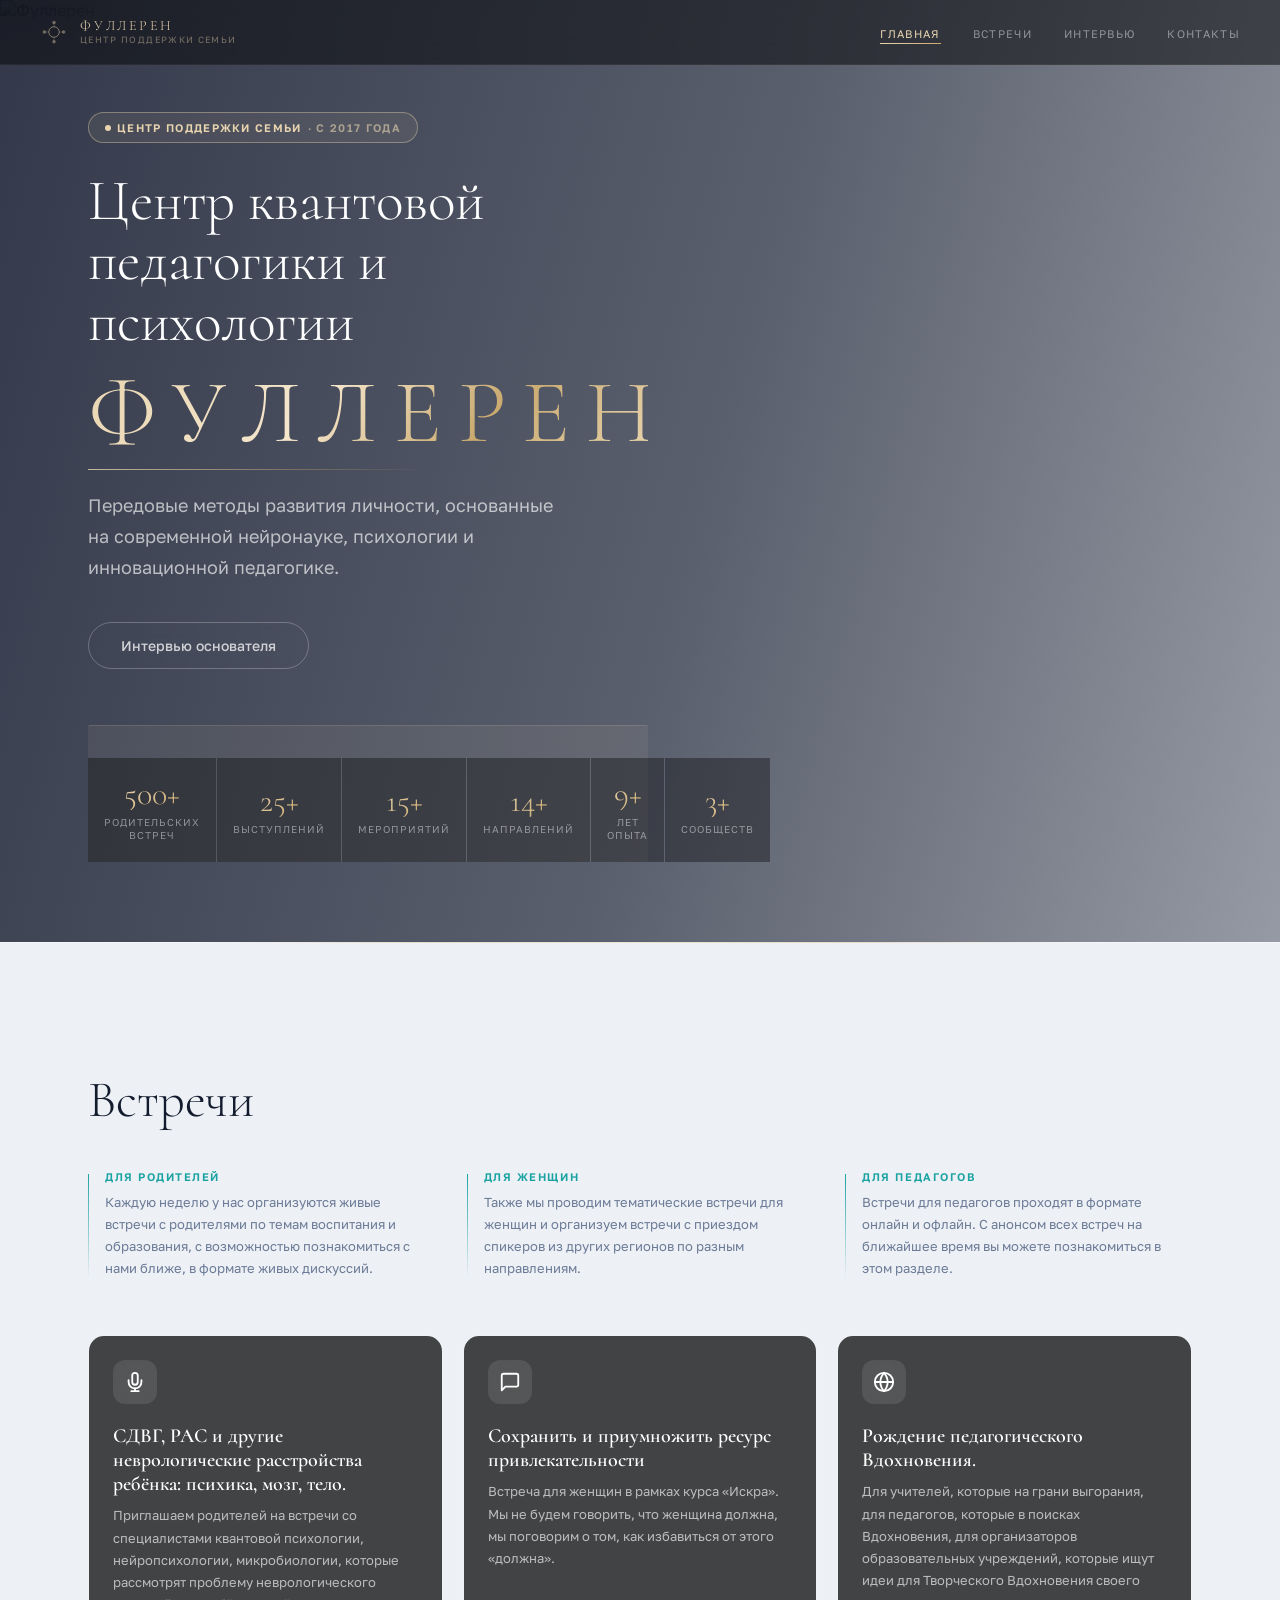
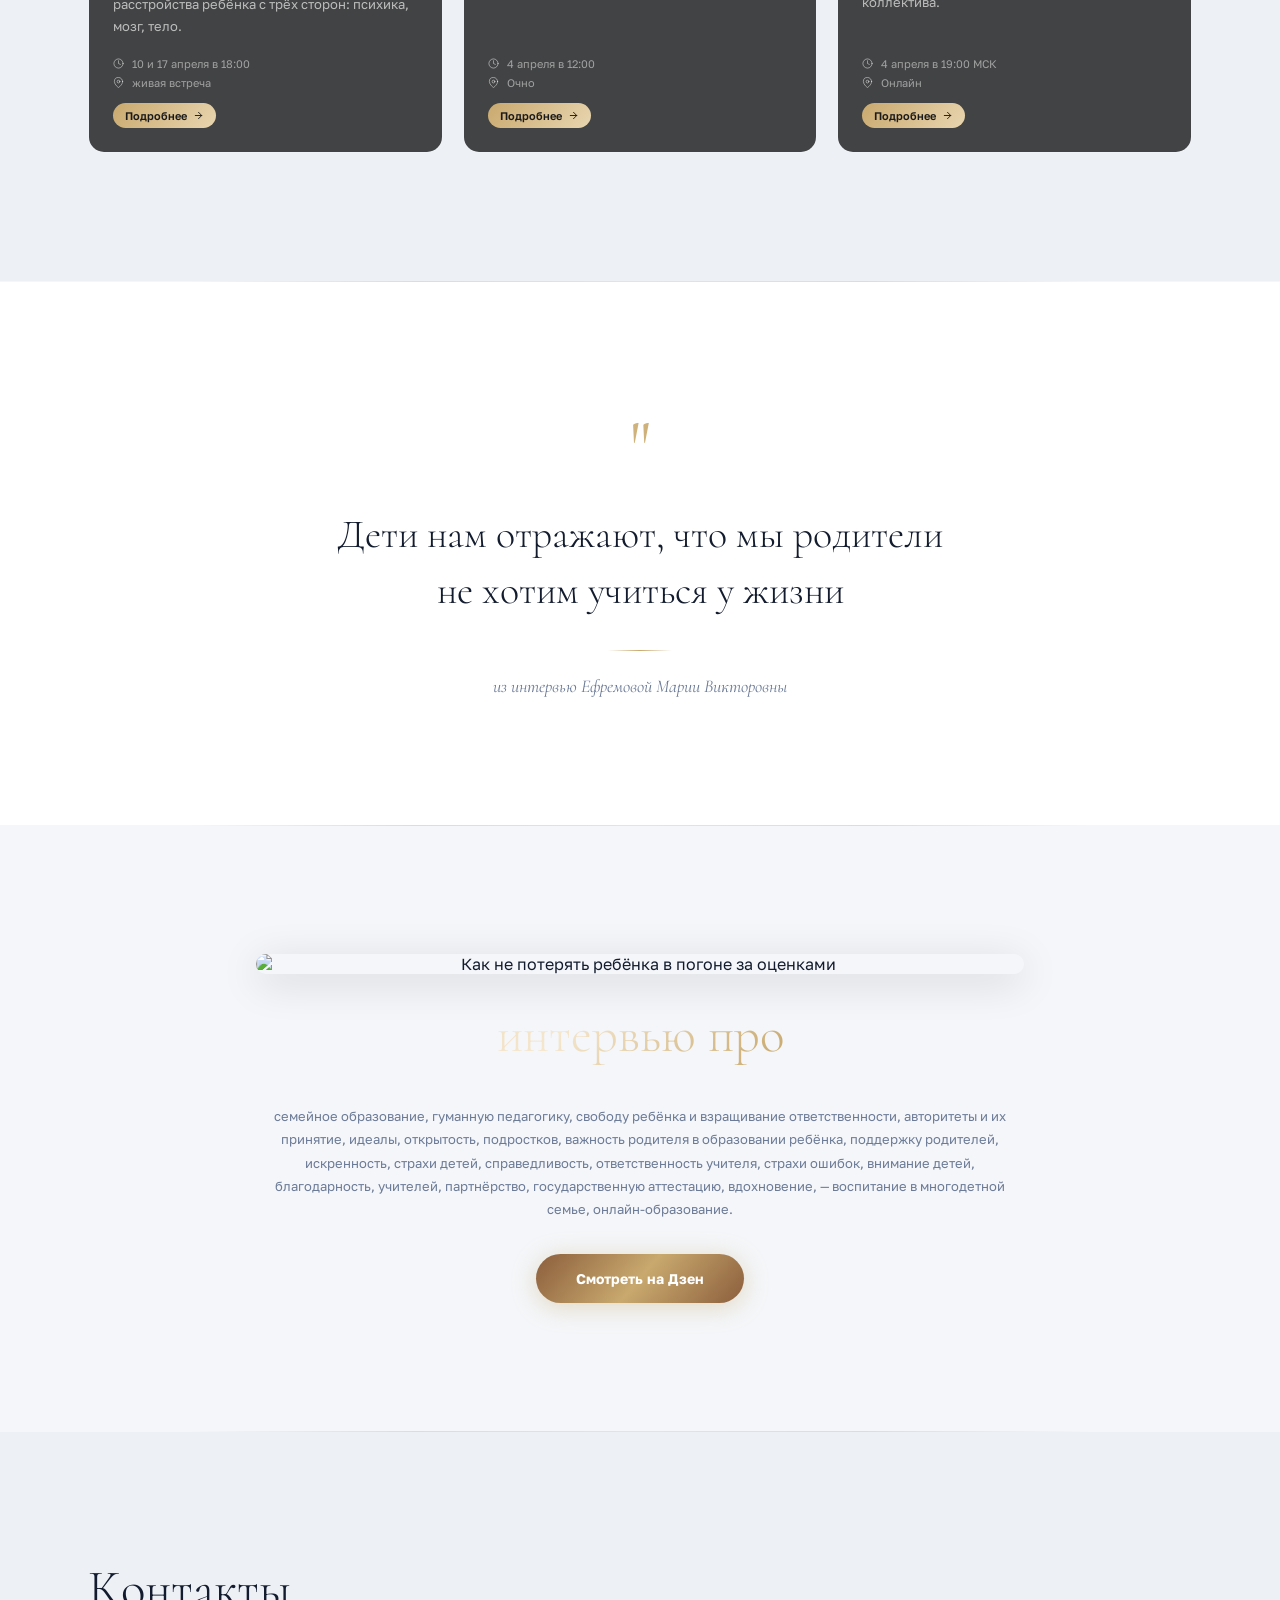
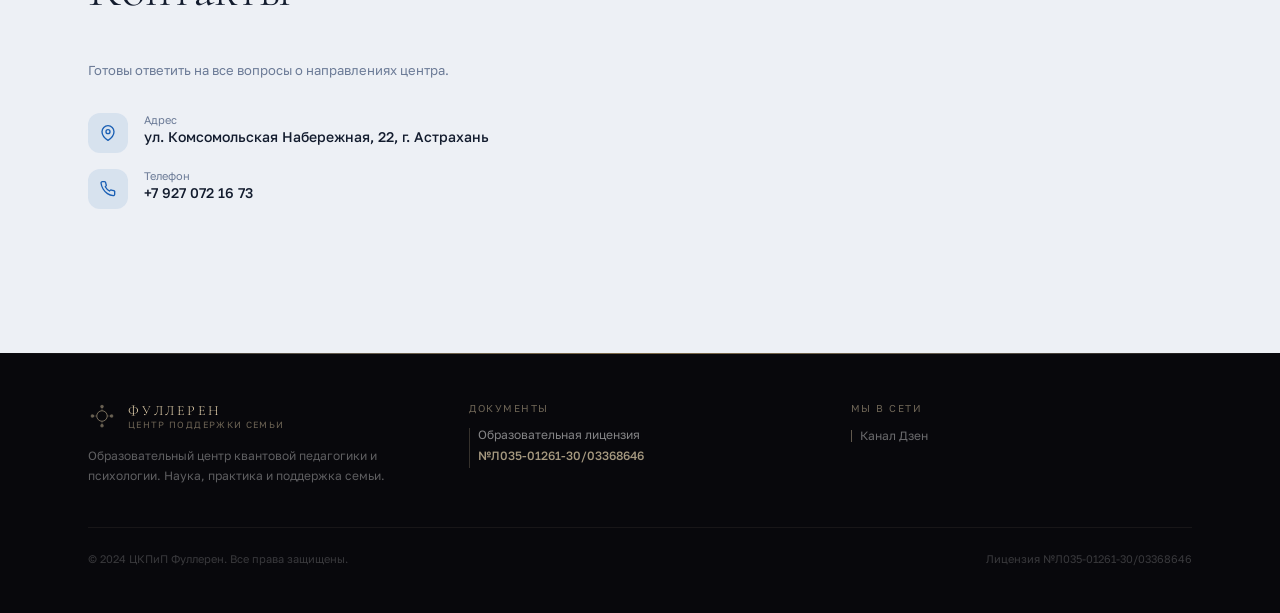
==== public/fulleren.html @ b3e8c5c1 "feat: Автономная HTML страница с встроенными стилями" ====
<!DOCTYPE html>
<html lang="ru">
<head>
  <meta charset="UTF-8"/>
  <meta name="viewport" content="width=device-width, initial-scale=1.0"/>
  <title>Фуллерен — Центр квантовой педагогики и психологии</title>
  <meta name="description" content="Центр квантовой педагогики и психологии Фуллерен — передовые методы развития личности, нейронаука и инновационная педагогика"/>
  <link rel="icon" type="image/png" href="https://cdn.poehali.dev/projects/a9a7d0f1-5306-49d9-b225-64fb5cd5fe59/bucket/69f610df-48b4-4dd5-9327-fd9f8cd5b714.png">
  <link rel="preconnect" href="https://fonts.googleapis.com">
  <link rel="preconnect" href="https://fonts.gstatic.com" crossorigin>
  <link href="https://fonts.googleapis.com/css2?family=Cormorant:ital,wght@0,300;0,400;0,500;0,600;0,700;1,300;1,400&family=Golos+Text:wght@400;500;600;700;900&display=swap" rel="stylesheet">
  <style>
    *, *::before, *::after { box-sizing: border-box; margin: 0; padding: 0; }

    :root {
      --bg: #f4f6f9;
      --fg: #131c2e;
      --muted: #6b7a96;
      --border: #d4dbe8;
      --section-alt: #edf0f5;
      --teal: #1ba3a3;
      --blue: #1a5fb4;
      --gold1: #e8d5b0;
      --gold2: #c9a96e;
      --gold3: #f5e6cc;
    }

    html { scroll-behavior: smooth; }

    body {
      font-family: "Golos Text", sans-serif;
      background: var(--bg);
      color: var(--fg);
      overflow-x: hidden;
    }

    h1, h2, h3, h4 { font-family: "Cormorant", serif; }

    .container {
      width: 100%;
      max-width: 1200px;
      margin: 0 auto;
      padding: 0 24px;
    }

    @media (min-width: 768px) {
      .container { padding: 0 48px; }
    }

    /* ── NAV ── */
    nav {
      position: fixed;
      top: 0; left: 0; right: 0;
      z-index: 50;
      display: flex;
      align-items: center;
      justify-content: space-between;
      padding: 18px 40px;
      background: rgba(10,10,14,0.55);
      backdrop-filter: blur(20px);
      border-bottom: 1px solid rgba(232,213,176,0.06);
      transition: all 0.5s ease;
    }
    nav.scrolled {
      padding: 10px 40px;
      background: rgba(10,10,14,0.96);
      border-bottom: 1px solid rgba(232,213,176,0.12);
    }

    .nav-logo { display: flex; align-items: center; gap: 12px; cursor: pointer; text-decoration: none; }
    .nav-logo svg { width: 28px; height: 28px; opacity: 0.8; }
    .nav-logo-text { line-height: 1.2; }
    .nav-logo-name {
      font-family: "Cormorant", serif;
      font-weight: 300;
      letter-spacing: 0.2em;
      text-transform: uppercase;
      font-size: 14px;
      color: rgb(232,213,176);
    }
    .nav-logo-sub {
      font-family: "Golos Text", sans-serif;
      font-size: 9px;
      letter-spacing: 0.15em;
      text-transform: uppercase;
      color: rgba(232,213,176,0.45);
    }

    .nav-links { display: none; align-items: center; gap: 32px; list-style: none; }
    @media (min-width: 768px) { .nav-links { display: flex; } }
    .nav-links a {
      font-family: "Golos Text", sans-serif;
      font-size: 11px;
      letter-spacing: 0.12em;
      text-transform: uppercase;
      color: rgba(255,255,255,0.45);
      text-decoration: none;
      position: relative;
      transition: color 0.3s;
    }
    .nav-links a:hover, .nav-links a.active { color: rgb(232,213,176); }
    .nav-links a::after {
      content: '';
      position: absolute;
      bottom: -4px; left: 0;
      height: 1px; width: 0;
      background: linear-gradient(90deg, rgb(232,213,176), rgb(201,169,110));
      transition: width 0.3s;
    }
    .nav-links a:hover::after, .nav-links a.active::after { width: 100%; }

    .nav-burger {
      display: flex;
      align-items: center;
      justify-content: center;
      background: none;
      border: none;
      cursor: pointer;
      color: rgb(232,213,176);
      padding: 4px;
    }
    @media (min-width: 768px) { .nav-burger { display: none; } }

    /* ── MOBILE MENU ── */
    .mobile-menu {
      display: none;
      position: fixed;
      inset: 0;
      z-index: 40;
      flex-direction: column;
      justify-content: center;
      padding: 0 40px;
      background: rgba(8,8,12,0.97);
      backdrop-filter: blur(24px);
    }
    .mobile-menu.open { display: flex; }
    .mobile-menu::before, .mobile-menu::after {
      content: '';
      position: absolute;
      left: 40px; right: 40px;
      height: 1px;
      background: linear-gradient(90deg, transparent, rgba(232,213,176,0.3), transparent);
    }
    .mobile-menu::before { top: 0; }
    .mobile-menu::after { bottom: 0; }
    .mobile-menu-label {
      font-family: "Cormorant", serif;
      font-weight: 300;
      letter-spacing: 0.2em;
      text-transform: uppercase;
      font-size: 12px;
      color: rgba(232,213,176,0.45);
      margin-bottom: 4px;
    }
    .mobile-menu-line { width: 32px; height: 1px; background: rgba(232,213,176,0.3); margin-bottom: 40px; }
    .mobile-menu a {
      font-family: "Cormorant", serif;
      font-size: 36px;
      font-weight: 300;
      color: rgba(255,255,255,0.65);
      text-decoration: none;
      padding: 14px 0;
      border-bottom: 1px solid rgba(232,213,176,0.08);
      transition: all 0.3s;
      display: block;
    }
    .mobile-menu a:hover { color: rgb(232,213,176); transform: translateX(8px); }

    /* ── HERO ── */
    #home {
      position: relative;
      min-height: 100vh;
      display: flex;
      align-items: center;
      overflow: hidden;
    }
    .hero-bg {
      position: absolute;
      inset: 0;
      z-index: 0;
    }
    .hero-bg img { width: 100%; height: 100%; object-fit: cover; }
    .hero-overlay {
      position: absolute;
      inset: 0;
      background: linear-gradient(105deg, rgba(8,15,35,0.82) 0%, rgba(8,15,35,0.65) 55%, rgba(8,15,35,0.4) 100%);
    }
    .hero-content {
      position: relative;
      z-index: 10;
      max-width: 560px;
      padding-top: 112px;
      padding-bottom: 80px;
    }
    .hero-badge {
      display: inline-flex;
      flex-wrap: wrap;
      align-items: center;
      gap: 6px;
      margin-bottom: 28px;
      padding: 8px 16px;
      border-radius: 999px;
      font-family: "Golos Text", sans-serif;
      font-size: 11px;
      font-weight: 600;
      letter-spacing: 0.12em;
      text-transform: uppercase;
      border: 1.5px solid rgba(232,213,176,0.4);
      color: rgb(232,213,176);
      background: rgba(232,213,176,0.08);
      animation: fadeInUp 0.7s ease forwards;
    }
    .hero-badge .dot {
      width: 6px; height: 6px;
      border-radius: 50%;
      background: rgb(232,213,176);
      display: inline-block;
    }
    .hero-h1 {
      font-family: "Cormorant", serif;
      font-weight: 300;
      line-height: 1.05;
      color: #fff;
      margin-bottom: 12px;
      font-size: clamp(2.2rem, 4.5vw, 4rem);
      animation: fadeInUp 0.7s 0.1s ease forwards;
      opacity: 0;
    }
    .hero-brand {
      display: block;
      font-family: "Cormorant", serif;
      font-weight: 300;
      letter-spacing: 0.18em;
      text-transform: uppercase;
      font-size: clamp(2.6rem, 7vw, 6rem);
      line-height: 1.1;
      background: linear-gradient(130deg, #e8d5b0 0%, #f5e6cc 40%, #c9a96e 70%, #e8d5b0 100%);
      -webkit-background-clip: text;
      -webkit-text-fill-color: transparent;
      background-clip: text;
      animation: fadeInUp 0.7s 0.15s ease forwards;
      opacity: 0;
      margin-bottom: 6px;
    }
    .hero-brand-line {
      height: 1.5px;
      max-width: 340px;
      background: linear-gradient(90deg, rgba(232,213,176,0.8) 0%, rgba(201,169,110,0.4) 60%, transparent 100%);
      margin-bottom: 20px;
    }
    .hero-desc {
      font-size: 16px;
      line-height: 1.7;
      color: rgba(255,255,255,0.65);
      max-width: 480px;
      margin-bottom: 40px;
      animation: fadeInUp 0.7s 0.2s ease forwards;
      opacity: 0;
    }
    @media (min-width: 768px) { .hero-desc { font-size: 18px; } }
    .hero-btn {
      display: inline-block;
      padding: 14px 32px;
      border-radius: 999px;
      font-family: "Golos Text", sans-serif;
      font-weight: 500;
      font-size: 14px;
      border: 1.5px solid rgba(255,255,255,0.25);
      color: rgba(255,255,255,0.75);
      backdrop-filter: blur(8px);
      background: transparent;
      cursor: pointer;
      text-decoration: none;
      transition: all 0.3s;
      animation: fadeInUp 0.7s 0.3s ease forwards;
      opacity: 0;
    }
    .hero-btn:hover { background: rgba(255,255,255,0.08); color: #fff; border-color: rgba(255,255,255,0.5); }

    /* Stats */
    .stats-grid {
      display: grid;
      grid-template-columns: repeat(3, 1fr);
      margin-top: 56px;
      padding-top: 32px;
      border-top: 1px solid rgba(232,213,176,0.15);
      background: rgba(232,213,176,0.08);
      border-radius: 2px;
      gap: 1px;
      animation: fadeInUp 0.7s 0.4s ease forwards;
      opacity: 0;
    }
    @media (min-width: 768px) { .stats-grid { grid-template-columns: repeat(6, 1fr); } }
    .stat-item {
      display: flex;
      flex-direction: column;
      align-items: center;
      justify-content: center;
      text-align: center;
      padding: 20px 16px;
      background: rgba(10,10,14,0.4);
      transition: background 0.3s;
    }
    .stat-item:hover { background: rgba(255,255,255,0.05); }
    .stat-num {
      font-family: "Cormorant", serif;
      font-size: 28px;
      font-weight: 300;
      line-height: 1;
      margin-bottom: 6px;
      background: linear-gradient(135deg, rgb(232,213,176), rgb(201,169,110));
      -webkit-background-clip: text;
      -webkit-text-fill-color: transparent;
      background-clip: text;
    }
    @media (min-width: 768px) { .stat-num { font-size: 32px; } }
    .stat-label {
      font-family: "Golos Text", sans-serif;
      font-size: 10px;
      letter-spacing: 0.1em;
      text-transform: uppercase;
      color: rgba(255,255,255,0.45);
      line-height: 1.3;
    }

    /* ── DIVIDER ── */
    .divider {
      display: flex;
      align-items: center;
      justify-content: center;
    }
    .divider-line {
      height: 1px;
      width: 100%;
      max-width: 900px;
      margin: 0 48px;
      background: linear-gradient(90deg, transparent, rgba(201,169,110,0.35), rgba(232,213,176,0.6), rgba(201,169,110,0.35), transparent);
    }

    /* ── SECTIONS ── */
    .section { padding: 80px 0; }
    @media (min-width: 768px) { .section { padding: 128px 0; } }
    .section-alt { background: var(--section-alt); }
    .section-white { background: #fff; }
    .section-bg { background: var(--bg); }

    /* ── MEETUPS ── */
    .meetups-intro { display: grid; grid-template-columns: 1fr; gap: 32px; margin-bottom: 56px; }
    @media (min-width: 768px) { .meetups-intro { grid-template-columns: repeat(3, 1fr); } }
    .meetup-intro-item { display: flex; gap: 16px; }
    .meetup-intro-line {
      width: 1px;
      flex-shrink: 0;
      margin-top: 4px;
      align-self: stretch;
      background: linear-gradient(to bottom, var(--teal), transparent);
    }
    .meetup-intro-label {
      font-family: "Golos Text", sans-serif;
      font-size: 11px;
      font-weight: 600;
      letter-spacing: 0.14em;
      text-transform: uppercase;
      color: var(--teal);
      margin-bottom: 8px;
    }
    .meetup-intro-text {
      font-family: "Golos Text", sans-serif;
      font-size: 13px;
      line-height: 1.7;
      color: var(--muted);
    }

    .cards-grid { display: grid; grid-template-columns: 1fr; gap: 20px; }
    @media (min-width: 768px) { .cards-grid { grid-template-columns: repeat(2, 1fr); } }
    @media (min-width: 1024px) { .cards-grid { grid-template-columns: repeat(3, 1fr); } }

    .meetup-card {
      position: relative;
      overflow: hidden;
      border-radius: 16px;
      border: 1.5px solid rgba(255,255,255,0.1);
      min-height: 280px;
      display: flex;
      flex-direction: column;
      padding: 24px;
      transition: all 0.35s cubic-bezier(0.25, 0.46, 0.45, 0.94);
    }
    .meetup-card:hover {
      transform: translateY(-6px);
      box-shadow: 0 18px 48px rgba(26,95,180,0.11);
    }
    .meetup-card-bg {
      position: absolute;
      inset: 0;
      background-size: cover;
      background-position: center;
      z-index: 0;
    }
    .meetup-card-overlay {
      position: absolute;
      inset: 0;
      background: rgba(0,0,0,0.72);
      z-index: 0;
    }
    .meetup-card-content { position: relative; z-index: 10; display: flex; flex-direction: column; flex: 1; }
    .card-icon {
      width: 44px; height: 44px;
      border-radius: 12px;
      display: flex; align-items: center; justify-content: center;
      background: rgba(255,255,255,0.1);
      backdrop-filter: blur(6px);
      margin-bottom: 20px;
    }
    .card-icon svg { width: 22px; height: 22px; color: #fff; fill: none; stroke: #fff; stroke-width: 2; stroke-linecap: round; stroke-linejoin: round; }
    .card-title { font-family: "Cormorant", serif; font-size: 20px; font-weight: 600; color: #fff; margin-bottom: 8px; }
    .card-desc { font-family: "Golos Text", sans-serif; font-size: 13px; line-height: 1.7; color: rgba(255,255,255,0.65); flex: 1; margin-bottom: 20px; }
    .card-meta { display: flex; flex-direction: column; gap: 6px; margin-top: auto; }
    .card-meta-row { display: flex; align-items: center; gap: 8px; }
    .card-meta-row svg { width: 11px; height: 11px; fill: none; stroke: rgba(255,255,255,0.5); stroke-width: 2; stroke-linecap: round; stroke-linejoin: round; flex-shrink: 0; }
    .card-meta-row span { font-family: "Golos Text", sans-serif; font-size: 11px; color: rgba(255,255,255,0.5); }
    .card-btn {
      display: inline-flex;
      align-items: center;
      gap: 6px;
      margin-top: 8px;
      padding: 6px 12px;
      border-radius: 999px;
      font-family: "Golos Text", sans-serif;
      font-size: 11px;
      font-weight: 600;
      background: linear-gradient(130deg, #c9a96e, #e8d5b0);
      color: #1a1a1a;
      text-decoration: none;
      transition: opacity 0.3s;
      width: fit-content;
    }
    .card-btn:hover { opacity: 0.8; }
    .card-btn svg { width: 11px; height: 11px; fill: none; stroke: #1a1a1a; stroke-width: 2; stroke-linecap: round; stroke-linejoin: round; }

    /* ── QUOTE ── */
    .quote-wrap { max-width: 640px; margin: 0 auto; text-align: center; }
    .quote-mark {
      font-family: "Cormorant", serif;
      font-size: 72px;
      line-height: 1;
      margin-bottom: 24px;
      background: linear-gradient(130deg, #e8d5b0 0%, #c9a96e 60%, #e8d5b0 100%);
      -webkit-background-clip: text;
      -webkit-text-fill-color: transparent;
      background-clip: text;
    }
    blockquote {
      font-family: "Cormorant", serif;
      font-size: clamp(24px, 4vw, 40px);
      font-weight: 300;
      line-height: 1.4;
      color: var(--fg);
      margin-bottom: 32px;
    }
    .quote-line {
      width: 64px; height: 1px;
      margin: 0 auto 24px;
      background: linear-gradient(90deg, transparent, #c9a96e, transparent);
    }
    .quote-author {
      font-family: "Cormorant", serif;
      font-style: italic;
      font-size: 18px;
      color: var(--muted);
    }

    /* ── INTERVIEW ── */
    .interview-wrap { max-width: 768px; margin: 0 auto; text-align: center; }
    .interview-img { border-radius: 16px; overflow: hidden; margin-bottom: 32px; box-shadow: 0 8px 40px rgba(0,0,0,0.15); }
    .interview-img img { width: 100%; height: auto; display: block; }
    .interview-title {
      font-family: "Cormorant", serif;
      font-weight: 300;
      font-size: clamp(2rem, 5vw, 3.5rem);
      line-height: 1.2;
      margin-bottom: 24px;
      background: linear-gradient(130deg, #e8d5b0 0%, #f5e6cc 40%, #c9a96e 70%, #e8d5b0 100%);
      -webkit-background-clip: text;
      -webkit-text-fill-color: transparent;
      background-clip: text;
    }
    .interview-desc {
      font-family: "Golos Text", sans-serif;
      font-size: 13px;
      line-height: 1.8;
      color: var(--muted);
      margin-bottom: 32px;
    }
    .dzen-btn {
      display: inline-block;
      padding: 16px 40px;
      border-radius: 999px;
      font-family: "Golos Text", sans-serif;
      font-weight: 700;
      font-size: 14px;
      background: linear-gradient(130deg, #8B5E3C 0%, #c9a96e 50%, #8B5E3C 100%);
      color: #fff;
      text-decoration: none;
      box-shadow: 0 4px 24px rgba(201,169,110,0.4);
      transition: opacity 0.3s, transform 0.3s;
    }
    .dzen-btn:hover { opacity: 0.85; transform: scale(1.04); }

    /* ── CONTACTS ── */
    .contacts-inner { max-width: 480px; }
    .section-h2 {
      font-family: "Cormorant", serif;
      font-size: clamp(2rem, 4vw, 3.2rem);
      font-weight: 300;
      line-height: 1.15;
      margin-bottom: 24px;
    }
    .section-desc {
      font-family: "Golos Text", sans-serif;
      font-size: 13px;
      line-height: 1.7;
      color: var(--muted);
      margin-bottom: 32px;
    }
    .contact-item { display: flex; align-items: flex-start; gap: 16px; margin-bottom: 16px; }
    .contact-icon {
      width: 40px; height: 40px;
      border-radius: 12px;
      display: flex; align-items: center; justify-content: center;
      flex-shrink: 0;
      background: rgba(26,95,180,0.1);
    }
    .contact-icon svg { width: 16px; height: 16px; fill: none; stroke: var(--blue); stroke-width: 2; stroke-linecap: round; stroke-linejoin: round; }
    .contact-label { font-family: "Golos Text", sans-serif; font-size: 11px; color: var(--muted); margin-bottom: 2px; }
    .contact-value { font-family: "Golos Text", sans-serif; font-size: 14px; font-weight: 500; }

    /* ── FOOTER ── */
    footer { background: rgb(8,8,12); }
    .footer-top-line {
      height: 1px;
      background: linear-gradient(90deg, transparent, rgba(232,213,176,0.4), rgba(201,169,110,0.6), rgba(232,213,176,0.4), transparent);
    }
    .footer-grid { display: grid; grid-template-columns: 1fr; gap: 40px; margin-bottom: 40px; }
    @media (min-width: 768px) { .footer-grid { grid-template-columns: repeat(3, 1fr); } }
    .footer-brand { display: flex; align-items: center; gap: 12px; margin-bottom: 16px; }
    .footer-brand svg { width: 28px; height: 28px; opacity: 0.8; }
    .footer-brand-text .name { font-family: "Cormorant", serif; font-weight: 300; letter-spacing: 0.2em; text-transform: uppercase; font-size: 14px; color: rgb(232,213,176); }
    .footer-brand-text .sub { font-size: 9px; letter-spacing: 0.15em; text-transform: uppercase; color: rgba(232,213,176,0.45); }
    .footer-body-text { font-size: 12px; line-height: 1.7; color: rgba(255,255,255,0.35); }
    .footer-col-label { font-size: 10px; letter-spacing: 0.15em; text-transform: uppercase; color: rgba(232,213,176,0.45); margin-bottom: 12px; }
    .footer-doc { display: flex; align-items: flex-start; gap: 8px; }
    .footer-doc-line { width: 1px; height: 40px; margin-top: 2px; flex-shrink: 0; background: rgba(232,213,176,0.2); }
    .footer-doc-text { font-size: 12px; color: rgba(255,255,255,0.5); line-height: 1.5; }
    .footer-doc-num { font-size: 12px; font-weight: 500; color: rgba(232,213,176,0.7); margin-top: 4px; }
    .footer-social a { display: inline-flex; align-items: center; gap: 8px; font-size: 12px; color: rgba(255,255,255,0.4); text-decoration: none; transition: color 0.3s; }
    .footer-social a:hover { color: rgb(232,213,176); }
    .footer-social-line { width: 1px; height: 12px; background: rgba(232,213,176,0.4); transition: height 0.3s; }
    .footer-social a:hover .footer-social-line { height: 20px; }
    .footer-divider { height: 1px; background: rgba(232,213,176,0.07); margin-bottom: 24px; }
    .footer-bottom { display: flex; flex-direction: column; align-items: center; gap: 8px; }
    @media (min-width: 768px) { .footer-bottom { flex-direction: row; justify-content: space-between; } }
    .footer-copy { font-size: 11px; color: rgba(255,255,255,0.2); }

    /* ── ANIMATIONS ── */
    @keyframes fadeInUp {
      from { opacity: 0; transform: translateY(28px); }
      to { opacity: 1; transform: translateY(0); }
    }

    /* Section headings */
    .section h2 {
      font-family: "Cormorant", serif;
      font-size: clamp(2rem, 4vw, 3.2rem);
      font-weight: 300;
      line-height: 1.15;
      margin-bottom: 40px;
    }
  </style>
</head>
<body>

<!-- NAV -->
<nav id="navbar">
  <a href="#home" class="nav-logo" onclick="smoothScroll('home')">
    <svg viewBox="0 0 32 32" fill="none">
      <circle cx="16" cy="16" r="6" stroke="rgb(232,213,176)" stroke-width="1" stroke-opacity="0.7" fill="none"/>
      <circle cx="16" cy="5" r="2" fill="rgb(232,213,176)" fill-opacity="0.5"/>
      <circle cx="16" cy="27" r="2" fill="rgb(232,213,176)" fill-opacity="0.5"/>
      <circle cx="5" cy="16" r="2" fill="rgb(232,213,176)" fill-opacity="0.5"/>
      <circle cx="27" cy="16" r="2" fill="rgb(232,213,176)" fill-opacity="0.5"/>
      <line x1="16" y1="10" x2="16" y2="5" stroke="rgb(232,213,176)" stroke-width="0.8" stroke-opacity="0.4"/>
      <line x1="16" y1="22" x2="16" y2="27" stroke="rgb(232,213,176)" stroke-width="0.8" stroke-opacity="0.4"/>
      <line x1="10" y1="16" x2="5" y2="16" stroke="rgb(232,213,176)" stroke-width="0.8" stroke-opacity="0.4"/>
      <line x1="22" y1="16" x2="27" y2="16" stroke="rgb(232,213,176)" stroke-width="0.8" stroke-opacity="0.4"/>
    </svg>
    <div class="nav-logo-text">
      <div class="nav-logo-name">Фуллерен</div>
      <div class="nav-logo-sub">Центр поддержки семьи</div>
    </div>
  </a>
  <ul class="nav-links">
    <li><a href="#home" onclick="smoothScroll('home')" class="active" id="nav-home">Главная</a></li>
    <li><a href="#meetups" onclick="smoothScroll('meetups')" id="nav-meetups">Встречи</a></li>
    <li><a href="#interview" onclick="smoothScroll('interview')" id="nav-interview">Интервью</a></li>
    <li><a href="#contacts" onclick="smoothScroll('contacts')" id="nav-contacts">Контакты</a></li>
  </ul>
  <button class="nav-burger" onclick="toggleMenu()" id="burger-btn" aria-label="Меню">
    <svg id="icon-menu" width="22" height="22" viewBox="0 0 24 24" fill="none" stroke="currentColor" stroke-width="2" stroke-linecap="round" stroke-linejoin="round">
      <line x1="3" y1="6" x2="21" y2="6"/><line x1="3" y1="12" x2="21" y2="12"/><line x1="3" y1="18" x2="21" y2="18"/>
    </svg>
    <svg id="icon-close" width="22" height="22" viewBox="0 0 24 24" fill="none" stroke="currentColor" stroke-width="2" stroke-linecap="round" stroke-linejoin="round" style="display:none">
      <line x1="18" y1="6" x2="6" y2="18"/><line x1="6" y1="6" x2="18" y2="18"/>
    </svg>
  </button>
</nav>

<!-- MOBILE MENU -->
<div class="mobile-menu" id="mobile-menu">
  <div class="mobile-menu-label">Фуллерен</div>
  <div class="mobile-menu-line"></div>
  <a href="#home" onclick="smoothScroll('home');toggleMenu()">Главная</a>
  <a href="#meetups" onclick="smoothScroll('meetups');toggleMenu()">Встречи</a>
  <a href="#interview" onclick="smoothScroll('interview');toggleMenu()">Интервью</a>
  <a href="#contacts" onclick="smoothScroll('contacts');toggleMenu()">Контакты</a>
</div>

<!-- HERO -->
<section id="home">
  <div class="hero-bg">
    <img src="https://cdn.poehali.dev/projects/a9a7d0f1-5306-49d9-b225-64fb5cd5fe59/bucket/16d29147-af1f-494a-ad66-5570977b1b4b.jpg" alt="Фуллерен"/>
    <div class="hero-overlay"></div>
  </div>
  <div class="container">
    <div class="hero-content">
      <div class="hero-badge">
        <span class="dot"></span>
        Центр поддержки семьи
        <span style="opacity:.6">· с 2017 года</span>
      </div>
      <h1 class="hero-h1">Центр квантовой<br/>педагогики и психологии</h1>
      <span class="hero-brand">Фуллерен</span>
      <div class="hero-brand-line"></div>
      <p class="hero-desc">Передовые методы развития личности, основанные на современной нейронауке, психологии и инновационной педагогике.</p>
      <a href="#interview" onclick="smoothScroll('interview')" class="hero-btn">Интервью основателя</a>
      <div class="stats-grid">
        <div class="stat-item"><div class="stat-num">500+</div><div class="stat-label">Родительских встреч</div></div>
        <div class="stat-item"><div class="stat-num">25+</div><div class="stat-label">Выступлений</div></div>
        <div class="stat-item"><div class="stat-num">15+</div><div class="stat-label">Мероприятий</div></div>
        <div class="stat-item"><div class="stat-num">14+</div><div class="stat-label">Направлений</div></div>
        <div class="stat-item"><div class="stat-num">9+</div><div class="stat-label">Лет опыта</div></div>
        <div class="stat-item"><div class="stat-num">3+</div><div class="stat-label">Сообществ</div></div>
      </div>
    </div>
  </div>
</section>

<div class="divider"><div class="divider-line"></div></div>

<!-- MEETUPS -->
<section id="meetups" class="section section-alt">
  <div class="container">
    <h2>Встречи</h2>
    <div class="meetups-intro">
      <div class="meetup-intro-item">
        <div class="meetup-intro-line"></div>
        <div>
          <div class="meetup-intro-label">для родителей</div>
          <p class="meetup-intro-text">Каждую неделю у нас организуются живые встречи с родителями по темам воспитания и образования, с возможностью познакомиться с нами ближе, в формате живых дискуссий.</p>
        </div>
      </div>
      <div class="meetup-intro-item">
        <div class="meetup-intro-line"></div>
        <div>
          <div class="meetup-intro-label">для женщин</div>
          <p class="meetup-intro-text">Также мы проводим тематические встречи для женщин и организуем встречи с приездом спикеров из других регионов по разным направлениям.</p>
        </div>
      </div>
      <div class="meetup-intro-item">
        <div class="meetup-intro-line"></div>
        <div>
          <div class="meetup-intro-label">для педагогов</div>
          <p class="meetup-intro-text">Встречи для педагогов проходят в формате онлайн и офлайн. С анонсом всех встреч на ближайшее время вы можете познакомиться в этом разделе.</p>
        </div>
      </div>
    </div>

    <div class="cards-grid">
      <!-- Card 1 -->
      <div class="meetup-card">
        <div class="meetup-card-bg" style="background-image:url('https://cdn.poehali.dev/projects/a9a7d0f1-5306-49d9-b225-64fb5cd5fe59/bucket/72fd8e60-d0ef-47fd-9d56-a1368875f9f0.jpg')"></div>
        <div class="meetup-card-overlay"></div>
        <div class="meetup-card-content">
          <div class="card-icon">
            <svg viewBox="0 0 24 24"><path d="M12 2a3 3 0 0 1 3 3v7a3 3 0 0 1-6 0V5a3 3 0 0 1 3-3z"/><path d="M19 10v2a7 7 0 0 1-14 0v-2"/><line x1="12" y1="19" x2="12" y2="22"/><line x1="8" y1="22" x2="16" y2="22"/></svg>
          </div>
          <div class="card-title">СДВГ, РАС и другие неврологические расстройства ребёнка: психика, мозг, тело.</div>
          <div class="card-desc">Приглашаем родителей на встречи со специалистами квантовой психологии, нейропсихологии, микробиологии, которые рассмотрят проблему неврологического расстройства ребёнка с трёх сторон: психика, мозг, тело.</div>
          <div class="card-meta">
            <div class="card-meta-row">
              <svg viewBox="0 0 24 24"><circle cx="12" cy="12" r="10"/><polyline points="12,6 12,12 16,14"/></svg>
              <span>10 и 17 апреля в 18:00</span>
            </div>
            <div class="card-meta-row">
              <svg viewBox="0 0 24 24"><path d="M21 10c0 7-9 13-9 13s-9-6-9-13a9 9 0 0 1 18 0z"/><circle cx="12" cy="10" r="3"/></svg>
              <span>живая встреча</span>
            </div>
            <a href="https://www.fullerenclub.ru/vstrechadetiovz.html" target="_blank" rel="noopener noreferrer" class="card-btn">
              Подробнее
              <svg viewBox="0 0 24 24"><line x1="5" y1="12" x2="19" y2="12"/><polyline points="12,5 19,12 12,19"/></svg>
            </a>
          </div>
        </div>
      </div>

      <!-- Card 2 -->
      <div class="meetup-card">
        <div class="meetup-card-bg" style="background-image:url('https://cdn.poehali.dev/projects/a9a7d0f1-5306-49d9-b225-64fb5cd5fe59/bucket/5b571cfc-8d26-4054-923e-01b51e09be56.png')"></div>
        <div class="meetup-card-overlay"></div>
        <div class="meetup-card-content">
          <div class="card-icon">
            <svg viewBox="0 0 24 24"><path d="M21 15a2 2 0 0 1-2 2H7l-4 4V5a2 2 0 0 1 2-2h14a2 2 0 0 1 2 2z"/></svg>
          </div>
          <div class="card-title">Сохранить и приумножить ресурс привлекательности</div>
          <div class="card-desc">Встреча для женщин в рамках курса «Искра». Мы не будем говорить, что женщина должна, мы поговорим о том, как избавиться от этого «должна».</div>
          <div class="card-meta">
            <div class="card-meta-row">
              <svg viewBox="0 0 24 24"><circle cx="12" cy="12" r="10"/><polyline points="12,6 12,12 16,14"/></svg>
              <span>4 апреля в 12:00</span>
            </div>
            <div class="card-meta-row">
              <svg viewBox="0 0 24 24"><path d="M21 10c0 7-9 13-9 13s-9-6-9-13a9 9 0 0 1 18 0z"/><circle cx="12" cy="10" r="3"/></svg>
              <span>Очно</span>
            </div>
            <a href="https://www.fullerenclub.ru/vstrechaiskra.html" target="_blank" rel="noopener noreferrer" class="card-btn">
              Подробнее
              <svg viewBox="0 0 24 24"><line x1="5" y1="12" x2="19" y2="12"/><polyline points="12,5 19,12 12,19"/></svg>
            </a>
          </div>
        </div>
      </div>

      <!-- Card 3 -->
      <div class="meetup-card">
        <div class="meetup-card-bg" style="background-image:url('https://cdn.poehali.dev/projects/a9a7d0f1-5306-49d9-b225-64fb5cd5fe59/bucket/eab79b53-e3b9-4283-84b9-ef1c2da76180.png')"></div>
        <div class="meetup-card-overlay"></div>
        <div class="meetup-card-content">
          <div class="card-icon">
            <svg viewBox="0 0 24 24"><circle cx="12" cy="12" r="10"/><line x1="2" y1="12" x2="22" y2="12"/><path d="M12 2a15.3 15.3 0 0 1 4 10 15.3 15.3 0 0 1-4 10 15.3 15.3 0 0 1-4-10 15.3 15.3 0 0 1 4-10z"/></svg>
          </div>
          <div class="card-title">Рождение педагогического Вдохновения.</div>
          <div class="card-desc">Для учителей, которые на грани выгорания, для педагогов, которые в поисках Вдохновения, для организаторов образовательных учреждений, которые ищут идеи для Творческого Вдохновения своего коллектива.</div>
          <div class="card-meta">
            <div class="card-meta-row">
              <svg viewBox="0 0 24 24"><circle cx="12" cy="12" r="10"/><polyline points="12,6 12,12 16,14"/></svg>
              <span>4 апреля в 19:00 МСК</span>
            </div>
            <div class="card-meta-row">
              <svg viewBox="0 0 24 24"><path d="M21 10c0 7-9 13-9 13s-9-6-9-13a9 9 0 0 1 18 0z"/><circle cx="12" cy="10" r="3"/></svg>
              <span>Онлайн</span>
            </div>
            <a href="https://www.fullerenclub.ru/pedagogica.html" target="_blank" rel="noopener noreferrer" class="card-btn">
              Подробнее
              <svg viewBox="0 0 24 24"><line x1="5" y1="12" x2="19" y2="12"/><polyline points="12,5 19,12 12,19"/></svg>
            </a>
          </div>
        </div>
      </div>
    </div>
  </div>
</section>

<div class="divider"><div class="divider-line"></div></div>

<!-- QUOTE -->
<section class="section section-white">
  <div class="container">
    <div class="quote-wrap">
      <div class="quote-mark">"</div>
      <blockquote>Дети нам отражают, что мы родители не хотим учиться у жизни</blockquote>
      <div class="quote-line"></div>
      <p class="quote-author">из интервью Ефремовой Марии Викторовны</p>
    </div>
  </div>
</section>

<div class="divider"><div class="divider-line"></div></div>

<!-- INTERVIEW -->
<section id="interview" class="section section-bg">
  <div class="container">
    <div class="interview-wrap">
      <div class="interview-img">
        <img src="https://cdn.poehali.dev/projects/a9a7d0f1-5306-49d9-b225-64fb5cd5fe59/bucket/ad5ab410-5e65-414f-ab8b-f02e02152a96.jpg" alt="Как не потерять ребёнка в погоне за оценками"/>
      </div>
      <h2 class="interview-title">интервью про</h2>
      <p class="interview-desc">семейное образование, гуманную педагогику, свободу ребёнка и взращивание ответственности, авторитеты и их принятие, идеалы, открытость, подростков, важность родителя в образовании ребёнка, поддержку родителей, искренность, страхи детей, справедливость, ответственность учителя, страхи ошибок, внимание детей, благодарность, учителей, партнёрство, государственную аттестацию, вдохновение, — воспитание в многодетной семье, онлайн-образование.</p>
      <a href="https://dzen.ru/video/watch/69bafc4bba64830c7bf6d8db?share_to=link" target="_blank" rel="noopener noreferrer" class="dzen-btn">Смотреть на Дзен</a>
    </div>
  </div>
</section>

<div class="divider"><div class="divider-line"></div></div>

<!-- CONTACTS -->
<section id="contacts" class="section section-alt">
  <div class="container">
    <div class="contacts-inner">
      <h2 class="section-h2">Контакты</h2>
      <p class="section-desc">Готовы ответить на все вопросы о направлениях центра.</p>
      <div class="contact-item">
        <div class="contact-icon">
          <svg viewBox="0 0 24 24"><path d="M21 10c0 7-9 13-9 13s-9-6-9-13a9 9 0 0 1 18 0z"/><circle cx="12" cy="10" r="3"/></svg>
        </div>
        <div>
          <div class="contact-label">Адрес</div>
          <div class="contact-value">ул. Комсомольская Набережная, 22, г. Астрахань</div>
        </div>
      </div>
      <div class="contact-item">
        <div class="contact-icon">
          <svg viewBox="0 0 24 24"><path d="M22 16.92v3a2 2 0 0 1-2.18 2 19.79 19.79 0 0 1-8.63-3.07A19.5 19.5 0 0 1 4.69 12 19.79 19.79 0 0 1 1.61 3.36 2 2 0 0 1 3.6 1h3a2 2 0 0 1 2 1.72c.127.96.361 1.903.7 2.81a2 2 0 0 1-.45 2.11L7.91 8.69a16 16 0 0 0 6.29 6.29l.95-.95a2 2 0 0 1 2.11-.45c.907.339 1.85.573 2.81.7A2 2 0 0 1 22 16.92z"/></svg>
        </div>
        <div>
          <div class="contact-label">Телефон</div>
          <div class="contact-value">+7 927 072 16 73</div>
        </div>
      </div>
    </div>
  </div>
</section>

<!-- FOOTER -->
<footer>
  <div class="footer-top-line"></div>
  <div class="container" style="padding-top:48px;padding-bottom:48px;">
    <div class="footer-grid">
      <div>
        <div class="footer-brand">
          <svg viewBox="0 0 32 32" fill="none">
            <circle cx="16" cy="16" r="6" stroke="rgb(232,213,176)" stroke-width="1" stroke-opacity="0.7" fill="none"/>
            <circle cx="16" cy="5" r="2" fill="rgb(232,213,176)" fill-opacity="0.5"/>
            <circle cx="16" cy="27" r="2" fill="rgb(232,213,176)" fill-opacity="0.5"/>
            <circle cx="5" cy="16" r="2" fill="rgb(232,213,176)" fill-opacity="0.5"/>
            <circle cx="27" cy="16" r="2" fill="rgb(232,213,176)" fill-opacity="0.5"/>
            <line x1="16" y1="10" x2="16" y2="5" stroke="rgb(232,213,176)" stroke-width="0.8" stroke-opacity="0.4"/>
            <line x1="16" y1="22" x2="16" y2="27" stroke="rgb(232,213,176)" stroke-width="0.8" stroke-opacity="0.4"/>
            <line x1="10" y1="16" x2="5" y2="16" stroke="rgb(232,213,176)" stroke-width="0.8" stroke-opacity="0.4"/>
            <line x1="22" y1="16" x2="27" y2="16" stroke="rgb(232,213,176)" stroke-width="0.8" stroke-opacity="0.4"/>
          </svg>
          <div class="footer-brand-text">
            <div class="name">Фуллерен</div>
            <div class="sub">Центр поддержки семьи</div>
          </div>
        </div>
        <p class="footer-body-text">Образовательный центр квантовой педагогики и психологии. Наука, практика и поддержка семьи.</p>
      </div>
      <div>
        <div class="footer-col-label">Документы</div>
        <div class="footer-doc">
          <div class="footer-doc-line"></div>
          <div>
            <div class="footer-doc-text">Образовательная лицензия</div>
            <div class="footer-doc-num">№Л035-01261-30/03368646</div>
          </div>
        </div>
      </div>
      <div>
        <div class="footer-col-label">Мы в сети</div>
        <div class="footer-social">
          <a href="https://dzen.ru/inspirecenter" target="_blank" rel="noopener noreferrer">
            <span class="footer-social-line"></span>
            Канал Дзен
          </a>
        </div>
      </div>
    </div>
    <div class="footer-divider"></div>
    <div class="footer-bottom">
      <p class="footer-copy">© 2024 ЦКПиП Фуллерен. Все права защищены.</p>
      <p class="footer-copy">Лицензия №Л035-01261-30/03368646</p>
    </div>
  </div>
</footer>

<script>
  // Scroll nav
  window.addEventListener('scroll', function() {
    const nav = document.getElementById('navbar');
    if (window.scrollY > 40) nav.classList.add('scrolled');
    else nav.classList.remove('scrolled');
  });

  // Smooth scroll
  function smoothScroll(id) {
    event && event.preventDefault();
    const el = document.getElementById(id);
    if (el) el.scrollIntoView({ behavior: 'smooth' });
    updateActive(id);
  }

  // Active nav link
  function updateActive(id) {
    document.querySelectorAll('.nav-links a').forEach(a => a.classList.remove('active'));
    const target = document.getElementById('nav-' + id);
    if (target) target.classList.add('active');
  }

  // Intersection observer for active section
  const sections = ['home','meetups','interview','contacts'];
  const observer = new IntersectionObserver(entries => {
    entries.forEach(entry => {
      if (entry.isIntersecting) updateActive(entry.target.id);
    });
  }, { threshold: 0.4 });
  sections.forEach(id => {
    const el = document.getElementById(id);
    if (el) observer.observe(el);
  });

  // Mobile menu
  function toggleMenu() {
    const menu = document.getElementById('mobile-menu');
    const iconMenu = document.getElementById('icon-menu');
    const iconClose = document.getElementById('icon-close');
    const isOpen = menu.classList.toggle('open');
    iconMenu.style.display = isOpen ? 'none' : 'block';
    iconClose.style.display = isOpen ? 'block' : 'none';
    document.body.style.overflow = isOpen ? 'hidden' : '';
  }
</script>
</body>
</html>
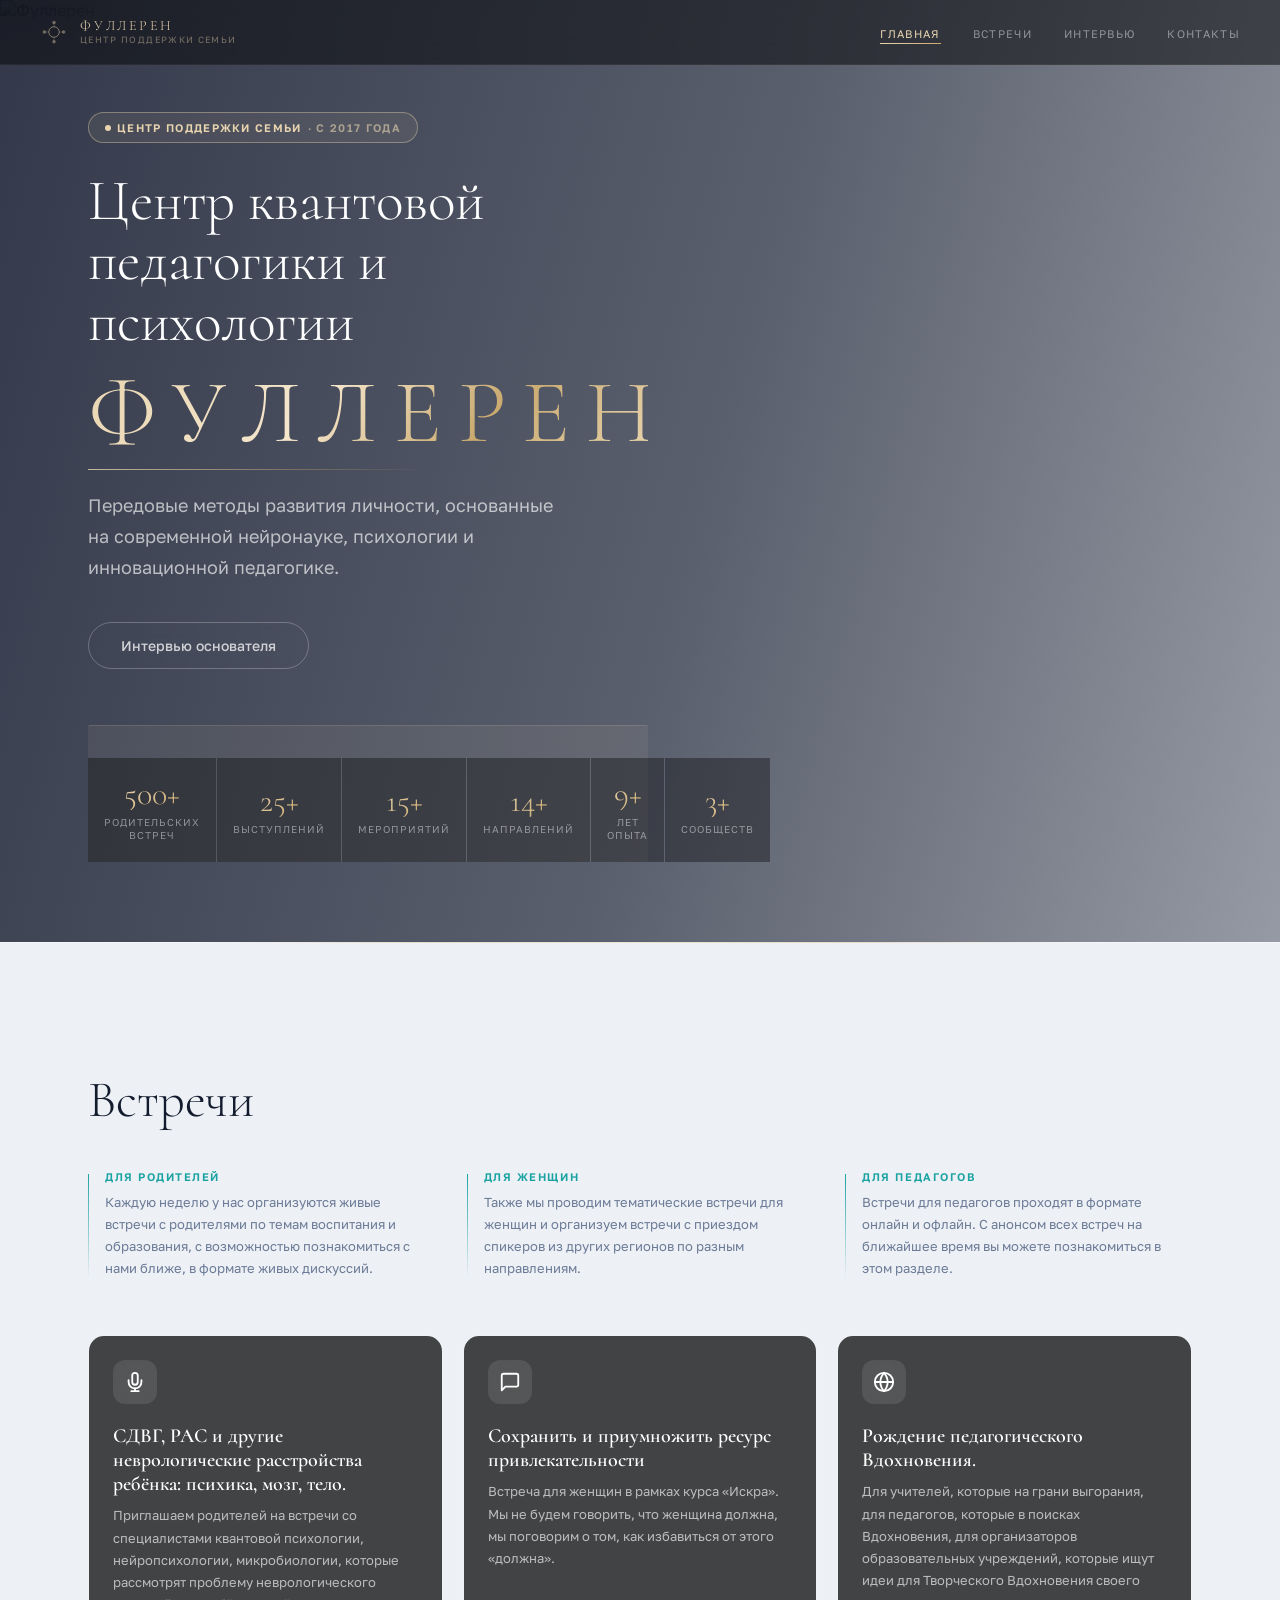
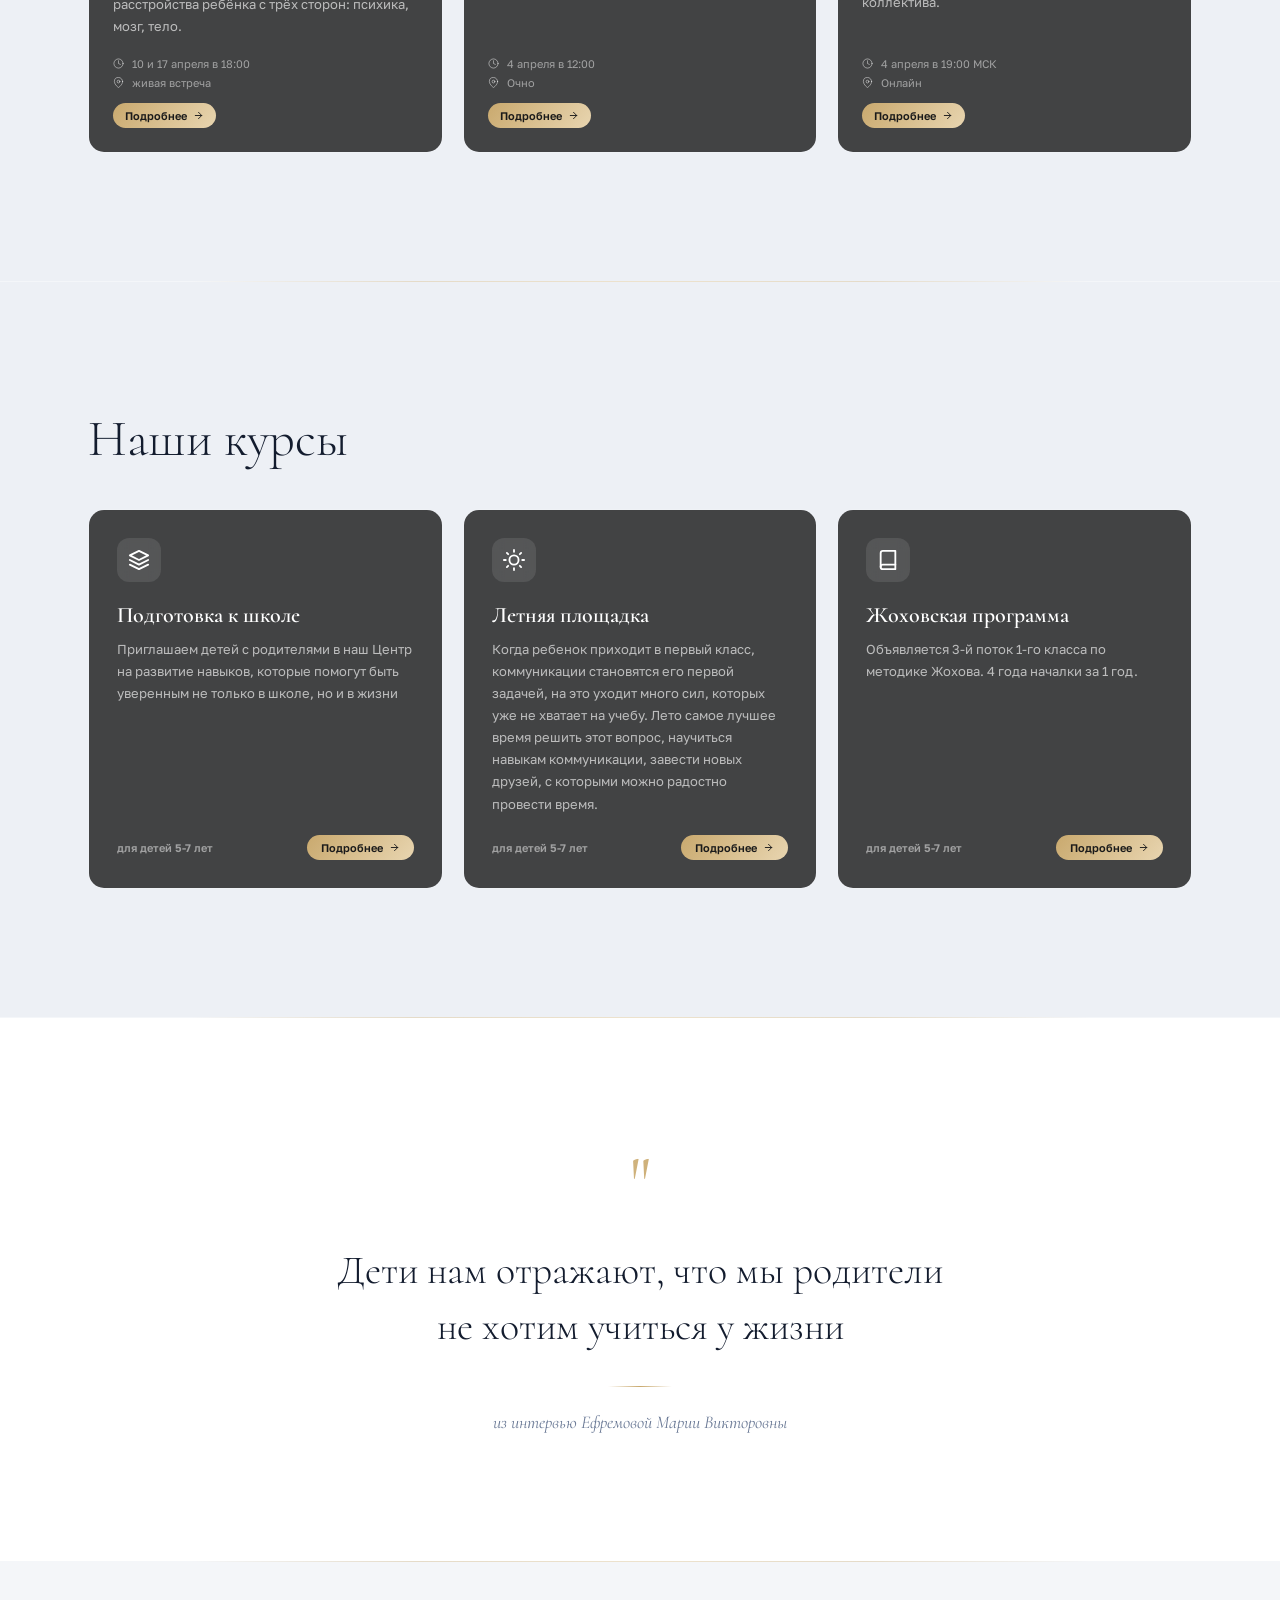
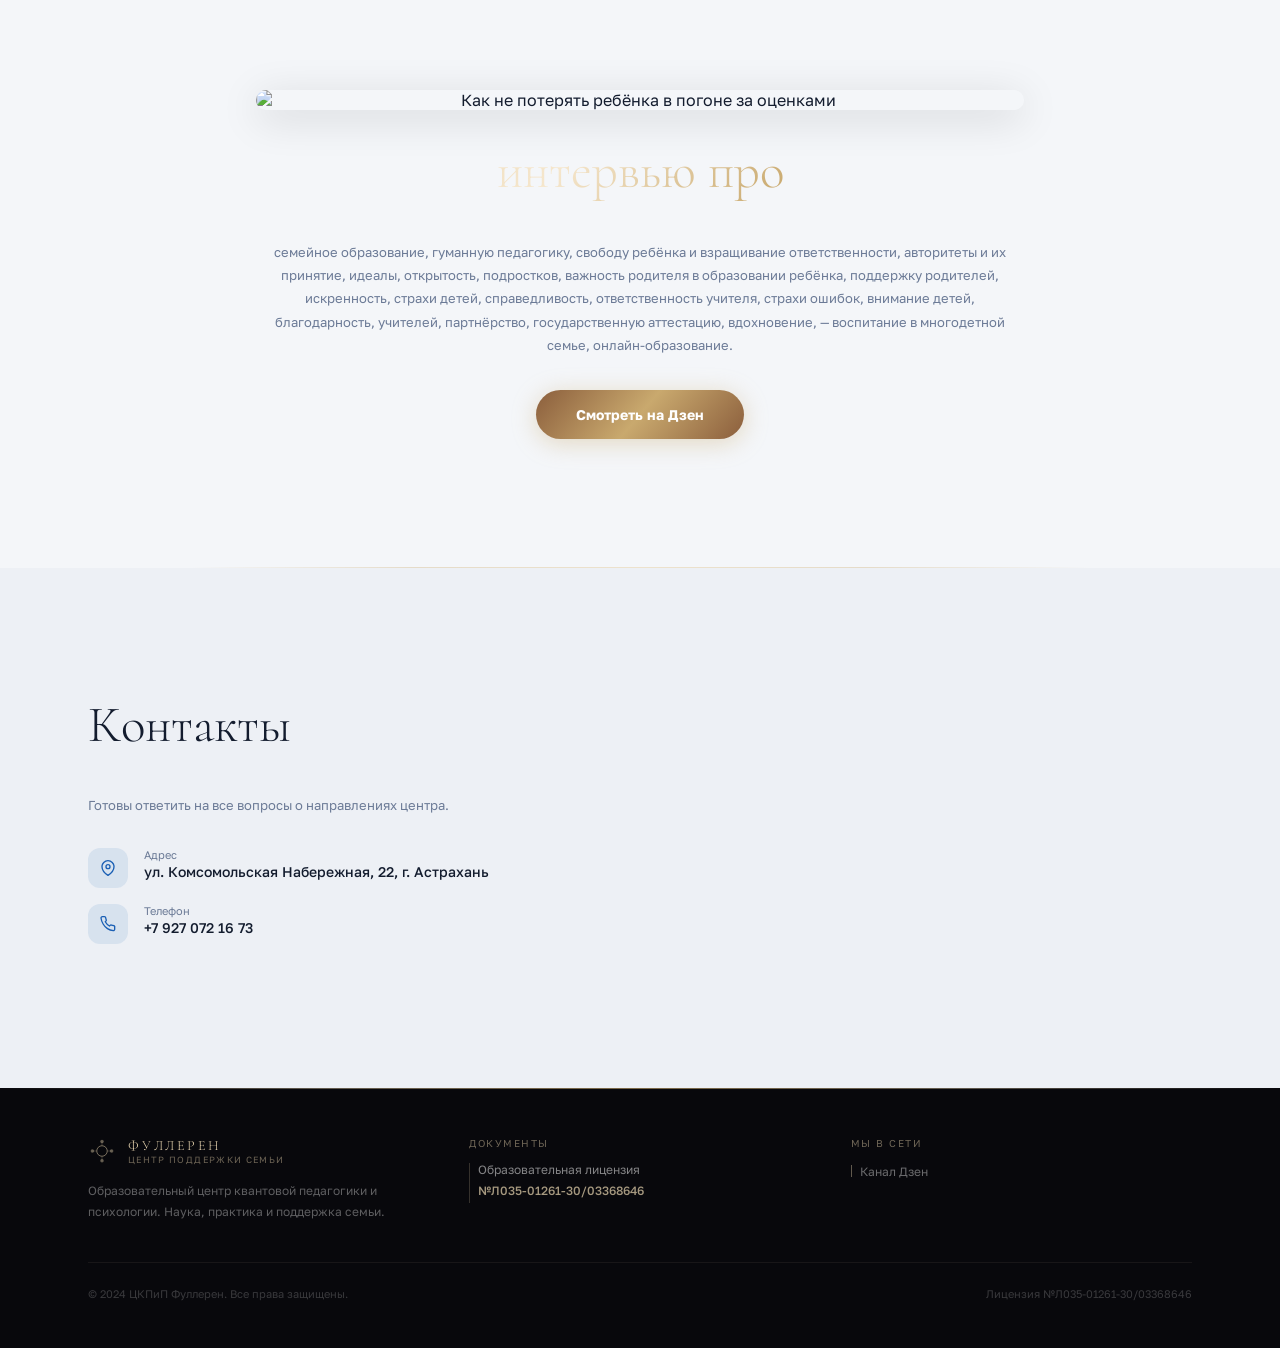
==== commit 1d832323: "feat: add standalone functionality to index.html" ====
--- a/public/fulleren.html
+++ b/public/fulleren.html
@@ -561,6 +561,51 @@
     .footer-bottom { display: flex; flex-direction: column; align-items: center; gap: 8px; }
     @media (min-width: 768px) { .footer-bottom { flex-direction: row; justify-content: space-between; } }
     .footer-copy { font-size: 11px; color: rgba(255,255,255,0.2); }
+
+    /* ── COURSES ── */
+    .courses-grid { display: grid; grid-template-columns: 1fr; gap: 20px; }
+    @media (min-width: 640px) { .courses-grid { grid-template-columns: repeat(2, 1fr); } }
+    @media (min-width: 1024px) { .courses-grid { grid-template-columns: repeat(3, 1fr); } }
+    .course-card {
+      position: relative;
+      overflow: hidden;
+      border-radius: 16px;
+      border: 1.5px solid rgba(255,255,255,0.1);
+      min-height: 260px;
+      display: flex;
+      flex-direction: column;
+      padding: 28px;
+      transition: transform 0.3s;
+    }
+    .course-card:hover { transform: translateY(-4px); }
+    .course-card-bg {
+      position: absolute; inset: 0;
+      background-size: cover; background-position: center;
+      z-index: 0;
+    }
+    .course-card-overlay { position: absolute; inset: 0; background: rgba(0,0,0,0.72); z-index: 0; }
+    .course-card-content { position: relative; z-index: 10; display: flex; flex-direction: column; flex: 1; }
+    .course-icon {
+      width: 44px; height: 44px; border-radius: 12px;
+      display: flex; align-items: center; justify-content: center;
+      background: rgba(255,255,255,0.1); backdrop-filter: blur(6px);
+      margin-bottom: 20px;
+    }
+    .course-icon svg { width: 22px; height: 22px; fill: none; stroke: #fff; stroke-width: 2; stroke-linecap: round; stroke-linejoin: round; }
+    .course-title { font-family: "Cormorant", serif; font-size: 22px; font-weight: 600; color: #fff; margin-bottom: 10px; }
+    .course-desc { font-family: "Golos Text", sans-serif; font-size: 13px; line-height: 1.7; color: rgba(255,255,255,0.65); flex: 1; margin-bottom: 20px; }
+    .course-footer { display: flex; align-items: center; justify-content: space-between; gap: 12px; margin-top: auto; }
+    .course-age { font-family: "Golos Text", sans-serif; font-size: 11px; font-weight: 600; color: rgba(255,255,255,0.5); }
+    .course-btn {
+      display: inline-flex; align-items: center; gap: 6px;
+      padding: 6px 14px; border-radius: 999px;
+      font-family: "Golos Text", sans-serif; font-size: 11px; font-weight: 600;
+      background: linear-gradient(130deg, #c9a96e, #e8d5b0);
+      color: #1a1a1a; text-decoration: none;
+      transition: opacity 0.3s; white-space: nowrap;
+    }
+    .course-btn:hover { opacity: 0.8; }
+    .course-btn svg { width: 11px; height: 11px; fill: none; stroke: #1a1a1a; stroke-width: 2; stroke-linecap: round; stroke-linejoin: round; }
 
     /* ── ANIMATIONS ── */
     @keyframes fadeInUp {
@@ -772,6 +817,78 @@
 
 <div class="divider"><div class="divider-line"></div></div>
 
+<!-- COURSES -->
+<section id="courses" class="section section-alt">
+  <div class="container">
+    <h2>Наши курсы</h2>
+    <div class="courses-grid">
+
+      <!-- Подготовка к школе -->
+      <div class="course-card">
+        <div class="course-card-bg" style="background-image:url('https://cdn.poehali.dev/projects/a9a7d0f1-5306-49d9-b225-64fb5cd5fe59/bucket/48d26136-c533-4c2a-978b-a2c70e3cfbff.png')"></div>
+        <div class="course-card-overlay"></div>
+        <div class="course-card-content">
+          <div class="course-icon">
+            <svg viewBox="0 0 24 24"><path d="M12 2L2 7l10 5 10-5-10-5z"/><path d="M2 17l10 5 10-5"/><path d="M2 12l10 5 10-5"/></svg>
+          </div>
+          <div class="course-title">Подготовка к школе</div>
+          <div class="course-desc">Приглашаем детей с родителями в наш Центр на развитие навыков, которые помогут быть уверенным не только в школе, но и в жизни</div>
+          <div class="course-footer">
+            <span class="course-age">для детей 5-7 лет</span>
+            <a href="https://www.fullerenclub.ru/podgotovka.html" target="_blank" rel="noopener noreferrer" class="course-btn">
+              Подробнее
+              <svg viewBox="0 0 24 24"><line x1="5" y1="12" x2="19" y2="12"/><polyline points="12,5 19,12 12,19"/></svg>
+            </a>
+          </div>
+        </div>
+      </div>
+
+      <!-- Летняя площадка -->
+      <div class="course-card">
+        <div class="course-card-bg" style="background-image:url('https://cdn.poehali.dev/projects/a9a7d0f1-5306-49d9-b225-64fb5cd5fe59/bucket/2a47d22c-3843-4ffa-ab00-9e0b6df80822.png')"></div>
+        <div class="course-card-overlay"></div>
+        <div class="course-card-content">
+          <div class="course-icon">
+            <svg viewBox="0 0 24 24"><circle cx="12" cy="12" r="5"/><line x1="12" y1="1" x2="12" y2="3"/><line x1="12" y1="21" x2="12" y2="23"/><line x1="4.22" y1="4.22" x2="5.64" y2="5.64"/><line x1="18.36" y1="18.36" x2="19.78" y2="19.78"/><line x1="1" y1="12" x2="3" y2="12"/><line x1="21" y1="12" x2="23" y2="12"/><line x1="4.22" y1="19.78" x2="5.64" y2="18.36"/><line x1="18.36" y1="5.64" x2="19.78" y2="4.22"/></svg>
+          </div>
+          <div class="course-title">Летняя площадка</div>
+          <div class="course-desc">Когда ребенок приходит в первый класс, коммуникации становятся его первой задачей, на это уходит много сил, которых уже не хватает на учебу. Лето самое лучшее время решить этот вопрос, научиться навыкам коммуникации, завести новых друзей, с которыми можно радостно провести время.</div>
+          <div class="course-footer">
+            <span class="course-age">для детей 5-7 лет</span>
+            <a href="https://www.fullerenclub.ru/podgotovka.html#zhokhov" target="_blank" rel="noopener noreferrer" class="course-btn">
+              Подробнее
+              <svg viewBox="0 0 24 24"><line x1="5" y1="12" x2="19" y2="12"/><polyline points="12,5 19,12 12,19"/></svg>
+            </a>
+          </div>
+        </div>
+      </div>
+
+      <!-- Жоховская программа -->
+      <div class="course-card">
+        <div class="course-card-bg" style="background-image:url('https://cdn.poehali.dev/projects/a9a7d0f1-5306-49d9-b225-64fb5cd5fe59/bucket/808eee28-63fb-4c22-9341-db1d76e18e40.png')"></div>
+        <div class="course-card-overlay"></div>
+        <div class="course-card-content">
+          <div class="course-icon">
+            <svg viewBox="0 0 24 24"><path d="M4 19.5A2.5 2.5 0 0 1 6.5 17H20"/><path d="M6.5 2H20v20H6.5A2.5 2.5 0 0 1 4 19.5v-15A2.5 2.5 0 0 1 6.5 2z"/></svg>
+          </div>
+          <div class="course-title">Жоховская программа</div>
+          <div class="course-desc">Объявляется 3-й поток 1-го класса по методике Жохова. 4 года началки за 1 год.</div>
+          <div class="course-footer">
+            <span class="course-age">для детей 5-7 лет</span>
+            <a href="https://www.fullerenclub.ru/podgotovka.html#zhokhov" target="_blank" rel="noopener noreferrer" class="course-btn">
+              Подробнее
+              <svg viewBox="0 0 24 24"><line x1="5" y1="12" x2="19" y2="12"/><polyline points="12,5 19,12 12,19"/></svg>
+            </a>
+          </div>
+        </div>
+      </div>
+
+    </div>
+  </div>
+</section>
+
+<div class="divider"><div class="divider-line"></div></div>
+
 <!-- QUOTE -->
 <section class="section section-white">
   <div class="container">
@@ -930,4 +1047,4 @@
   }
 </script>
 </body>
-</html>
+</html>
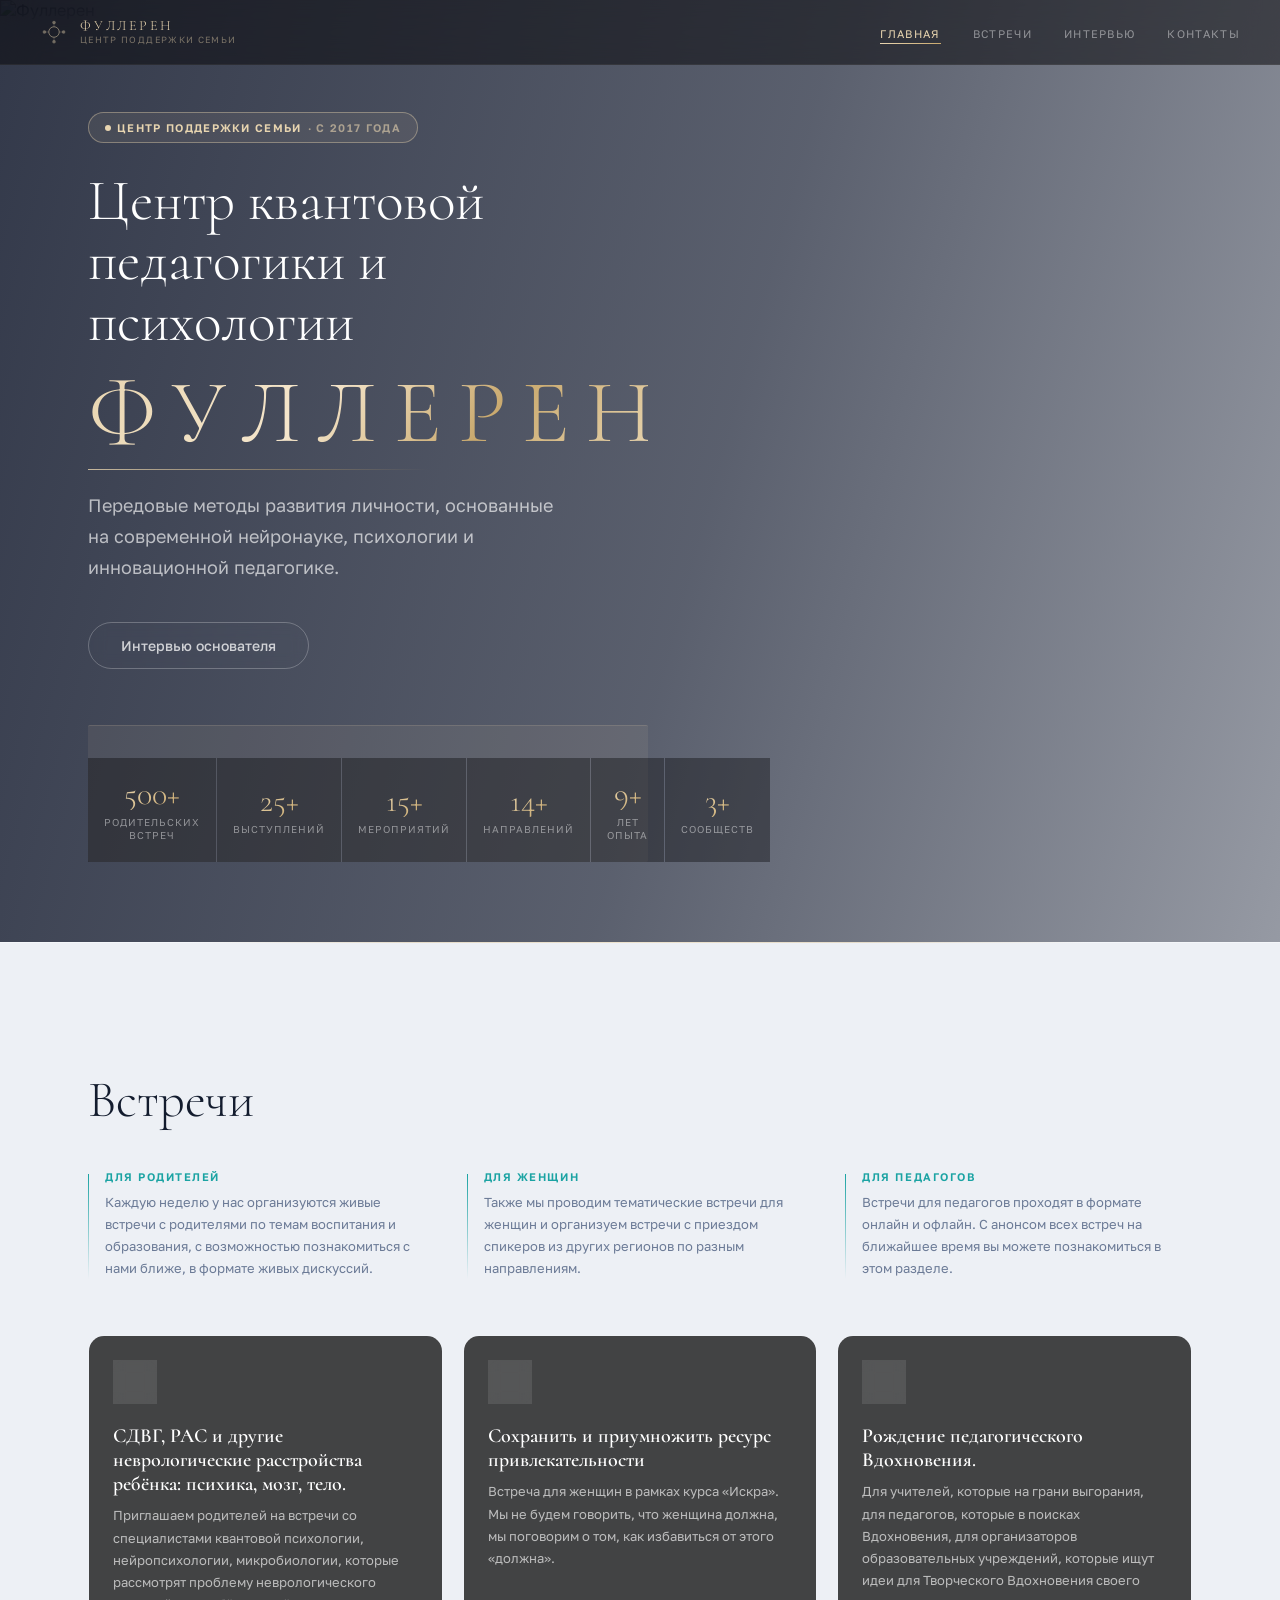
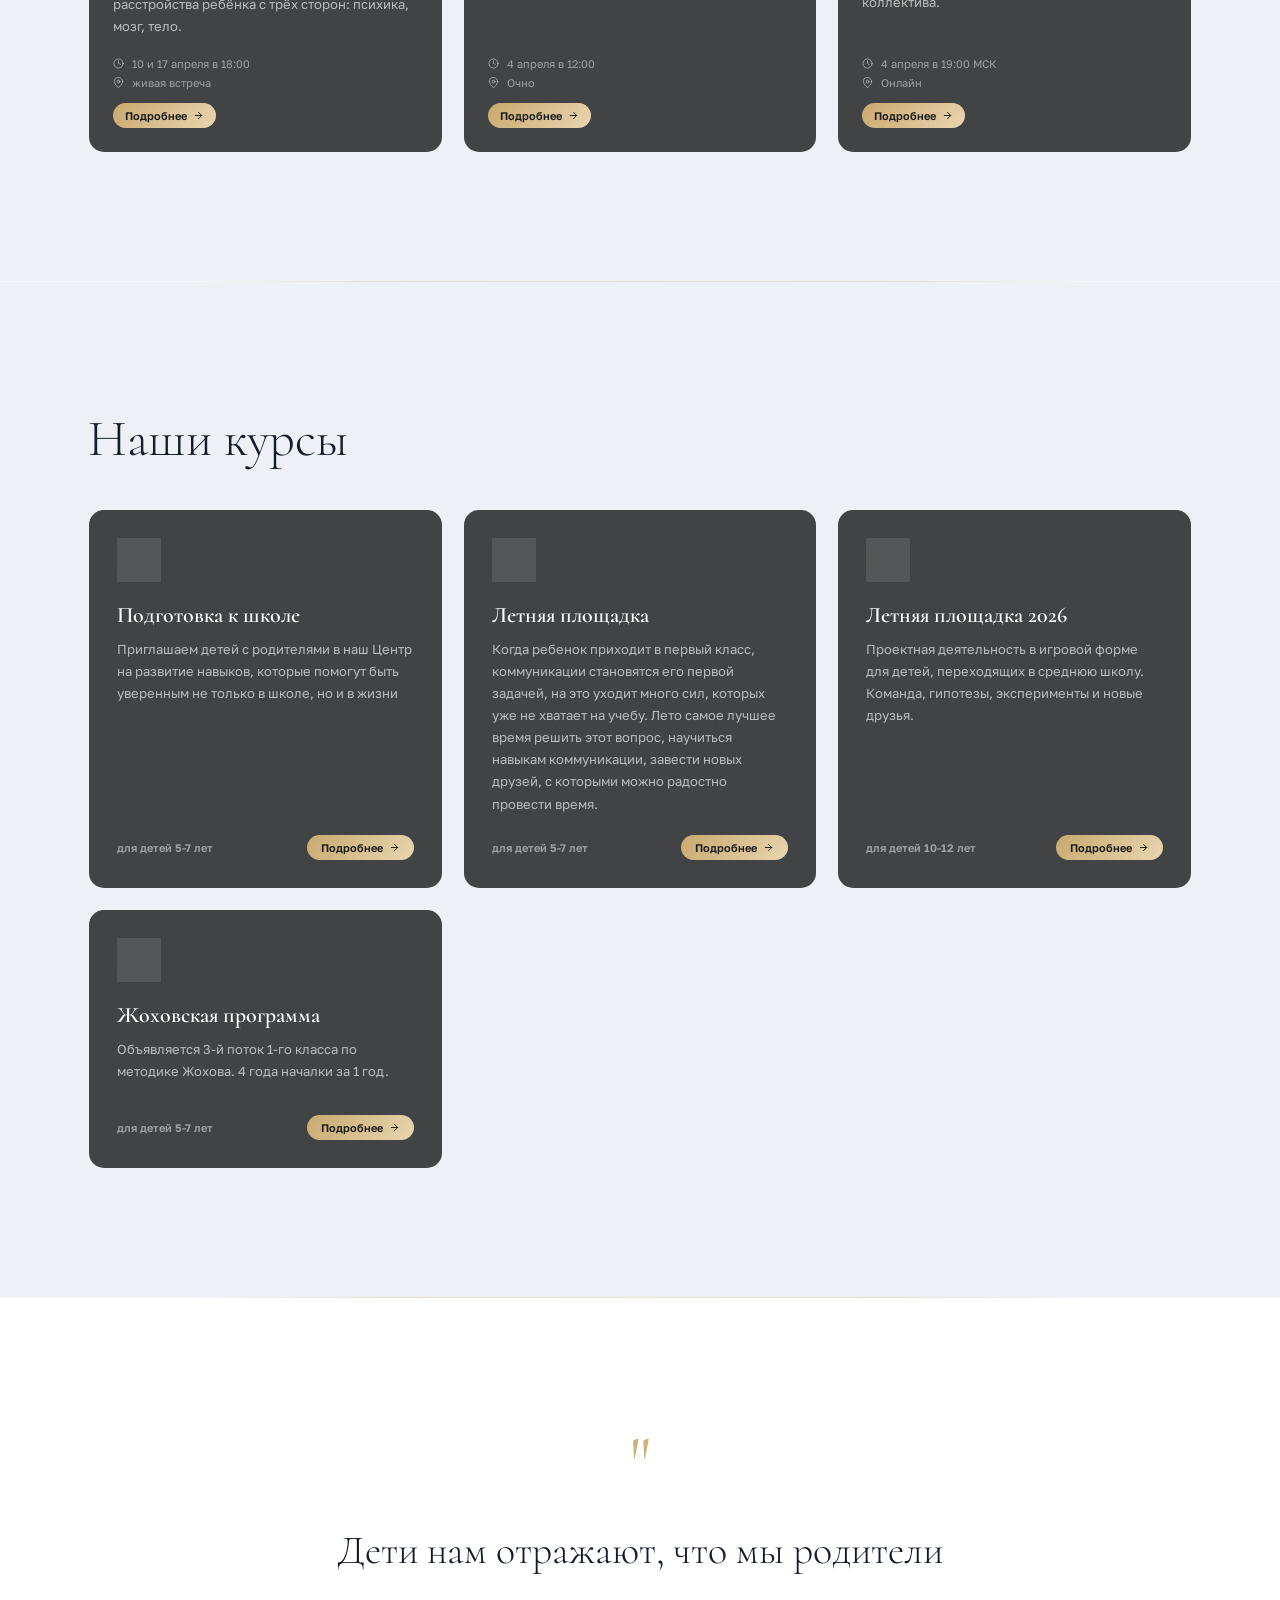
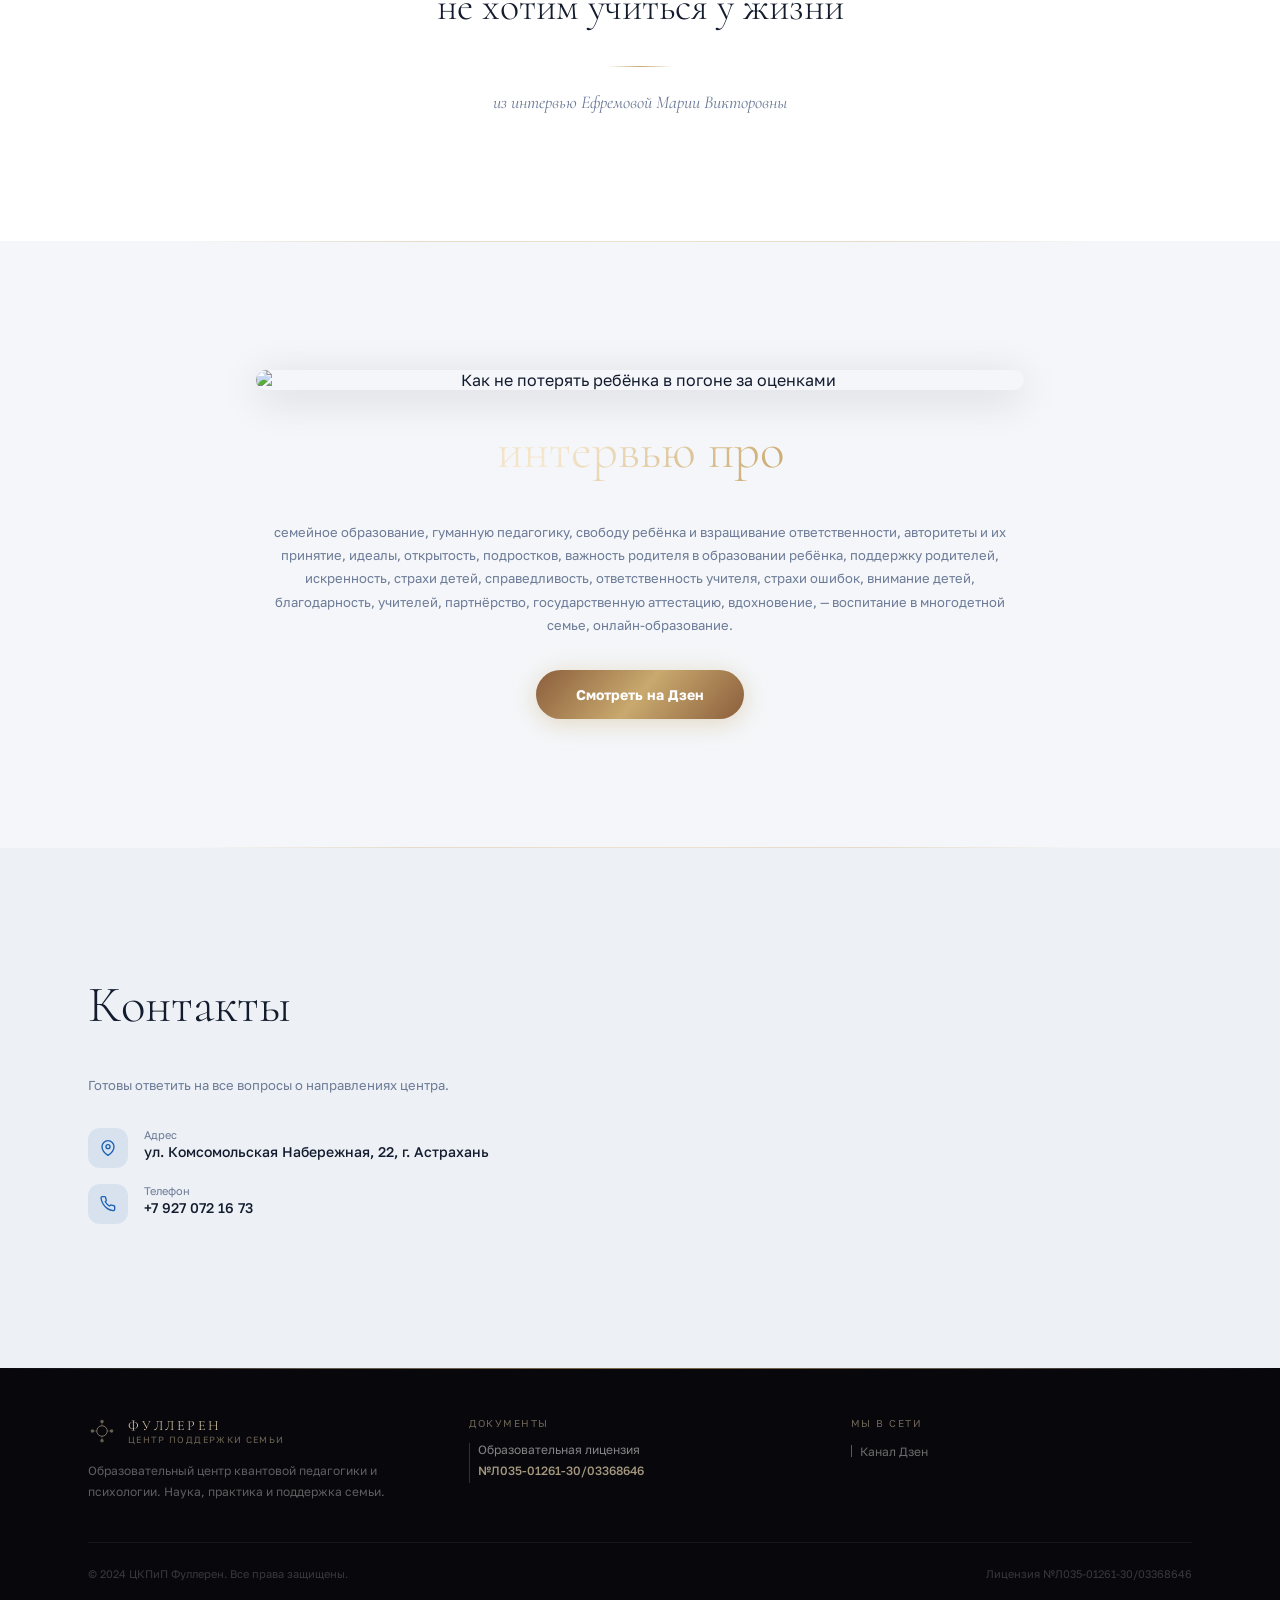
==== commit e72dc4b4: "Добавить карточку" ====
--- a/public/fulleren.html
+++ b/public/fulleren.html
@@ -863,6 +863,26 @@
         </div>
       </div>
 
+      <!-- Летняя площадка 2026 — проектная деятельность -->
+      <div class="course-card">
+        <div class="course-card-bg" style="background-image:url('https://cdn.poehali.dev/projects/a9a7d0f1-5306-49d9-b225-64fb5cd5fe59/bucket/40c9a1e9-6362-4532-b9f0-2dfd0713e653.png')"></div>
+        <div class="course-card-overlay"></div>
+        <div class="course-card-content">
+          <div class="course-icon">
+            <svg viewBox="0 0 24 24"><path d="M12 2L2 7l10 5 10-5-10-5z"/><path d="M2 17l10 5 10-5"/><path d="M2 12l10 5 10-5"/></svg>
+          </div>
+          <div class="course-title">Летняя площадка 2026</div>
+          <div class="course-desc">Проектная деятельность в игровой форме для детей, переходящих в среднюю школу. Команда, гипотезы, эксперименты и новые друзья.</div>
+          <div class="course-footer">
+            <span class="course-age">для детей 10-12 лет</span>
+            <a href="https://www.fullerenclub.ru/project.html" target="_blank" rel="noopener noreferrer" class="course-btn">
+              Подробнее
+              <svg viewBox="0 0 24 24"><line x1="5" y1="12" x2="19" y2="12"/><polyline points="12,5 19,12 12,19"/></svg>
+            </a>
+          </div>
+        </div>
+      </div>
+
       <!-- Жоховская программа -->
       <div class="course-card">
         <div class="course-card-bg" style="background-image:url('https://cdn.poehali.dev/projects/a9a7d0f1-5306-49d9-b225-64fb5cd5fe59/bucket/808eee28-63fb-4c22-9341-db1d76e18e40.png')"></div>
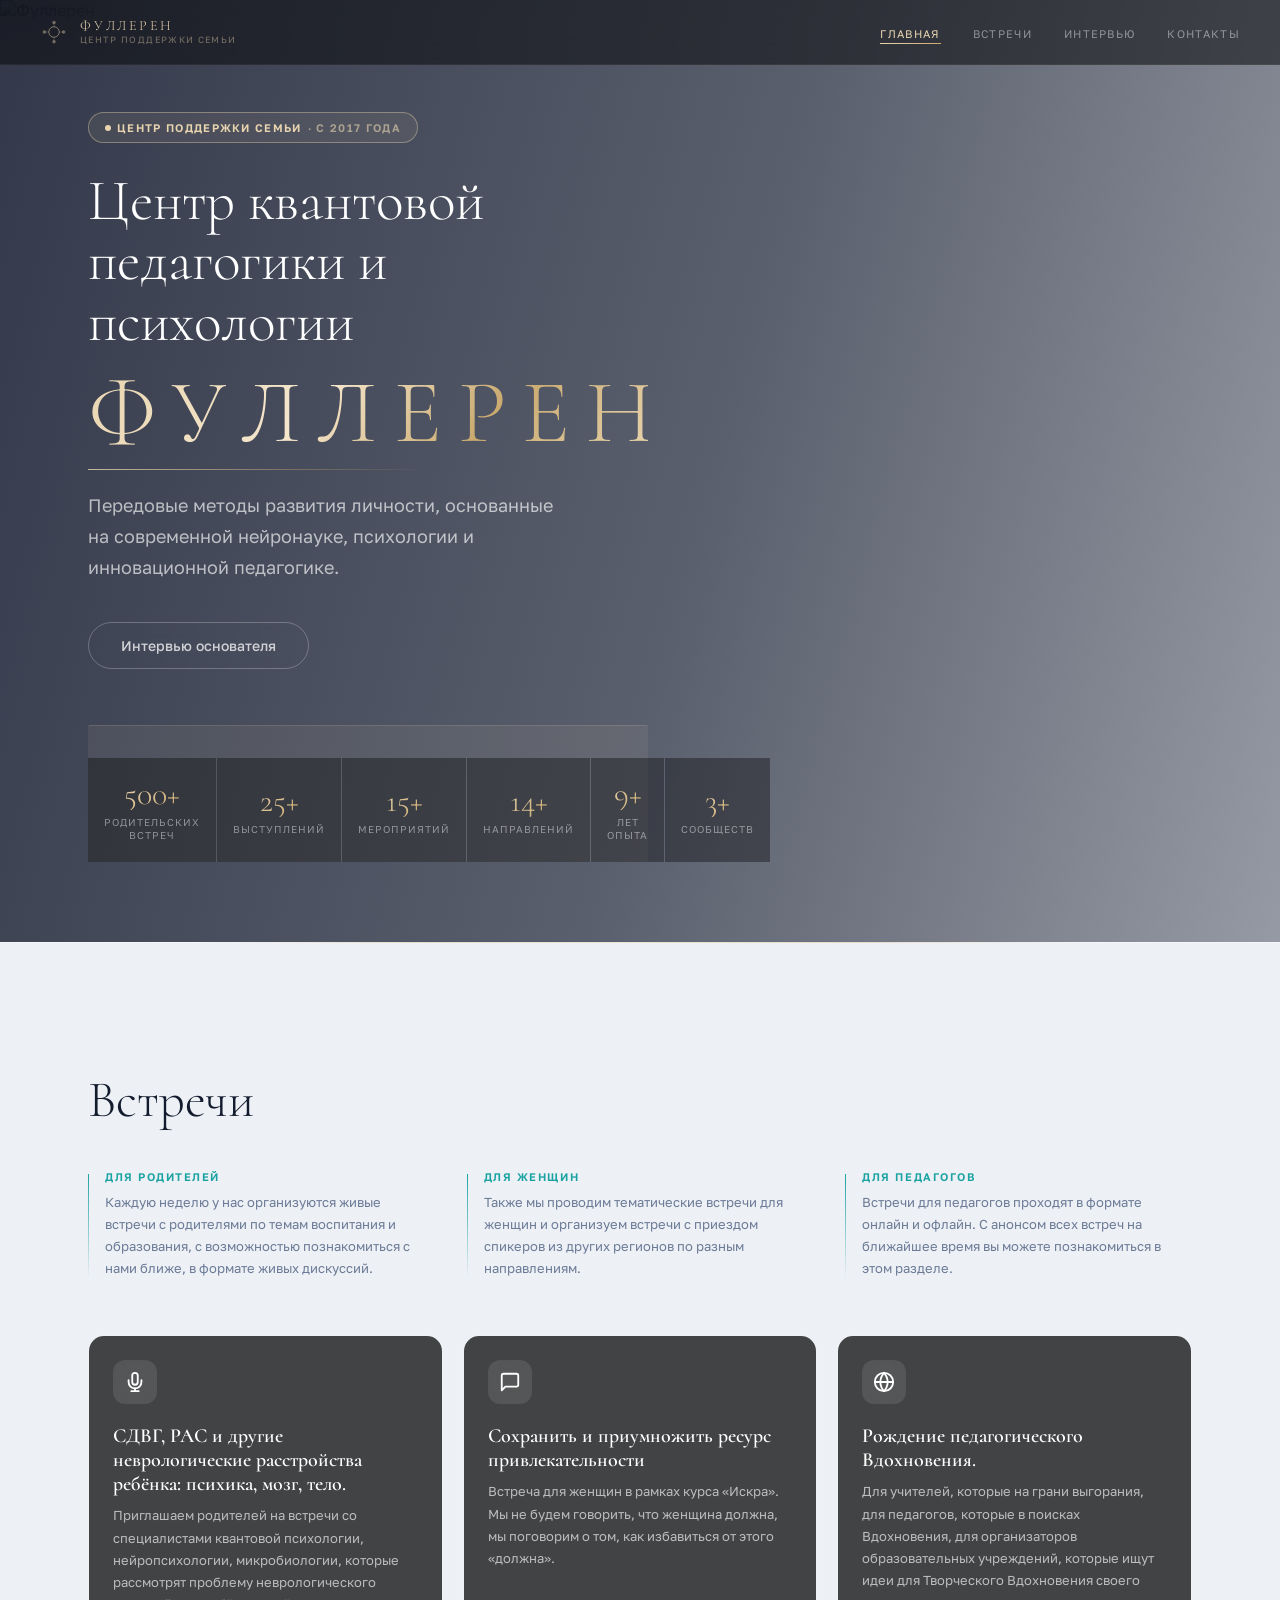
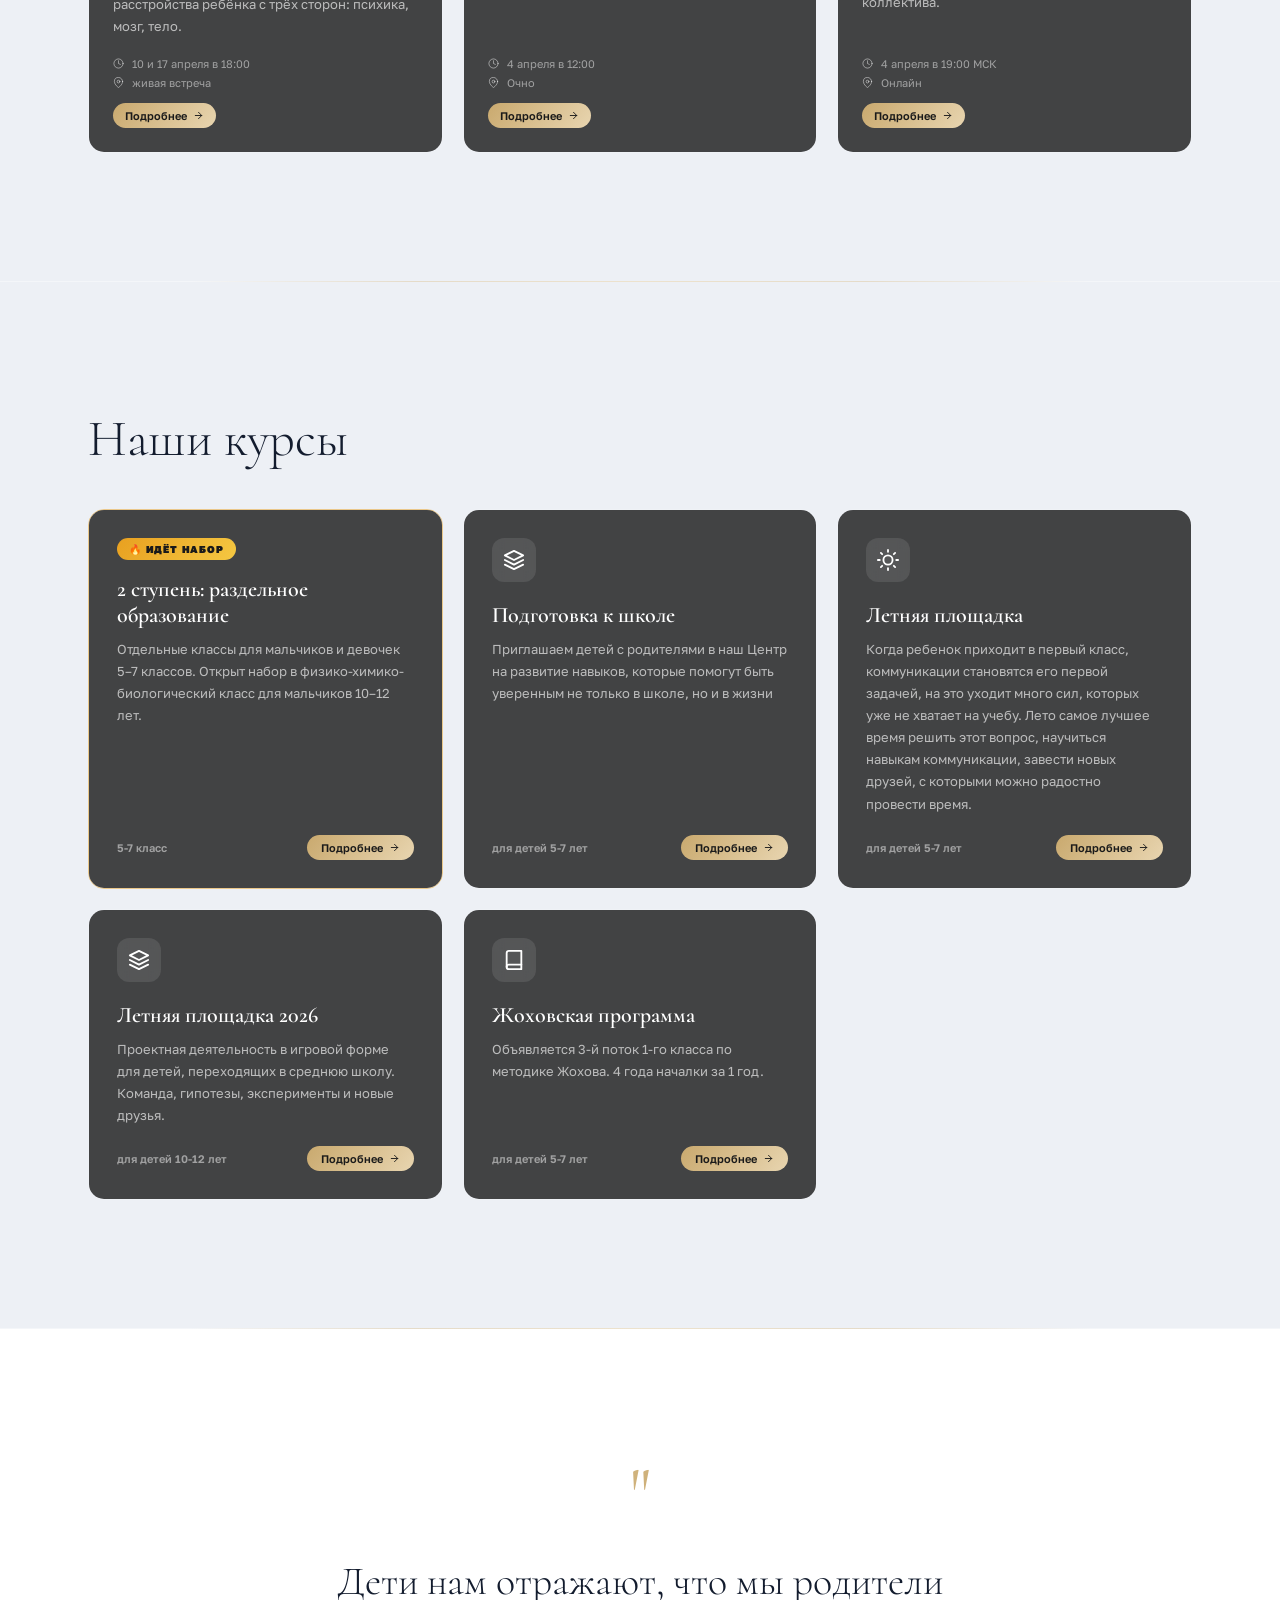
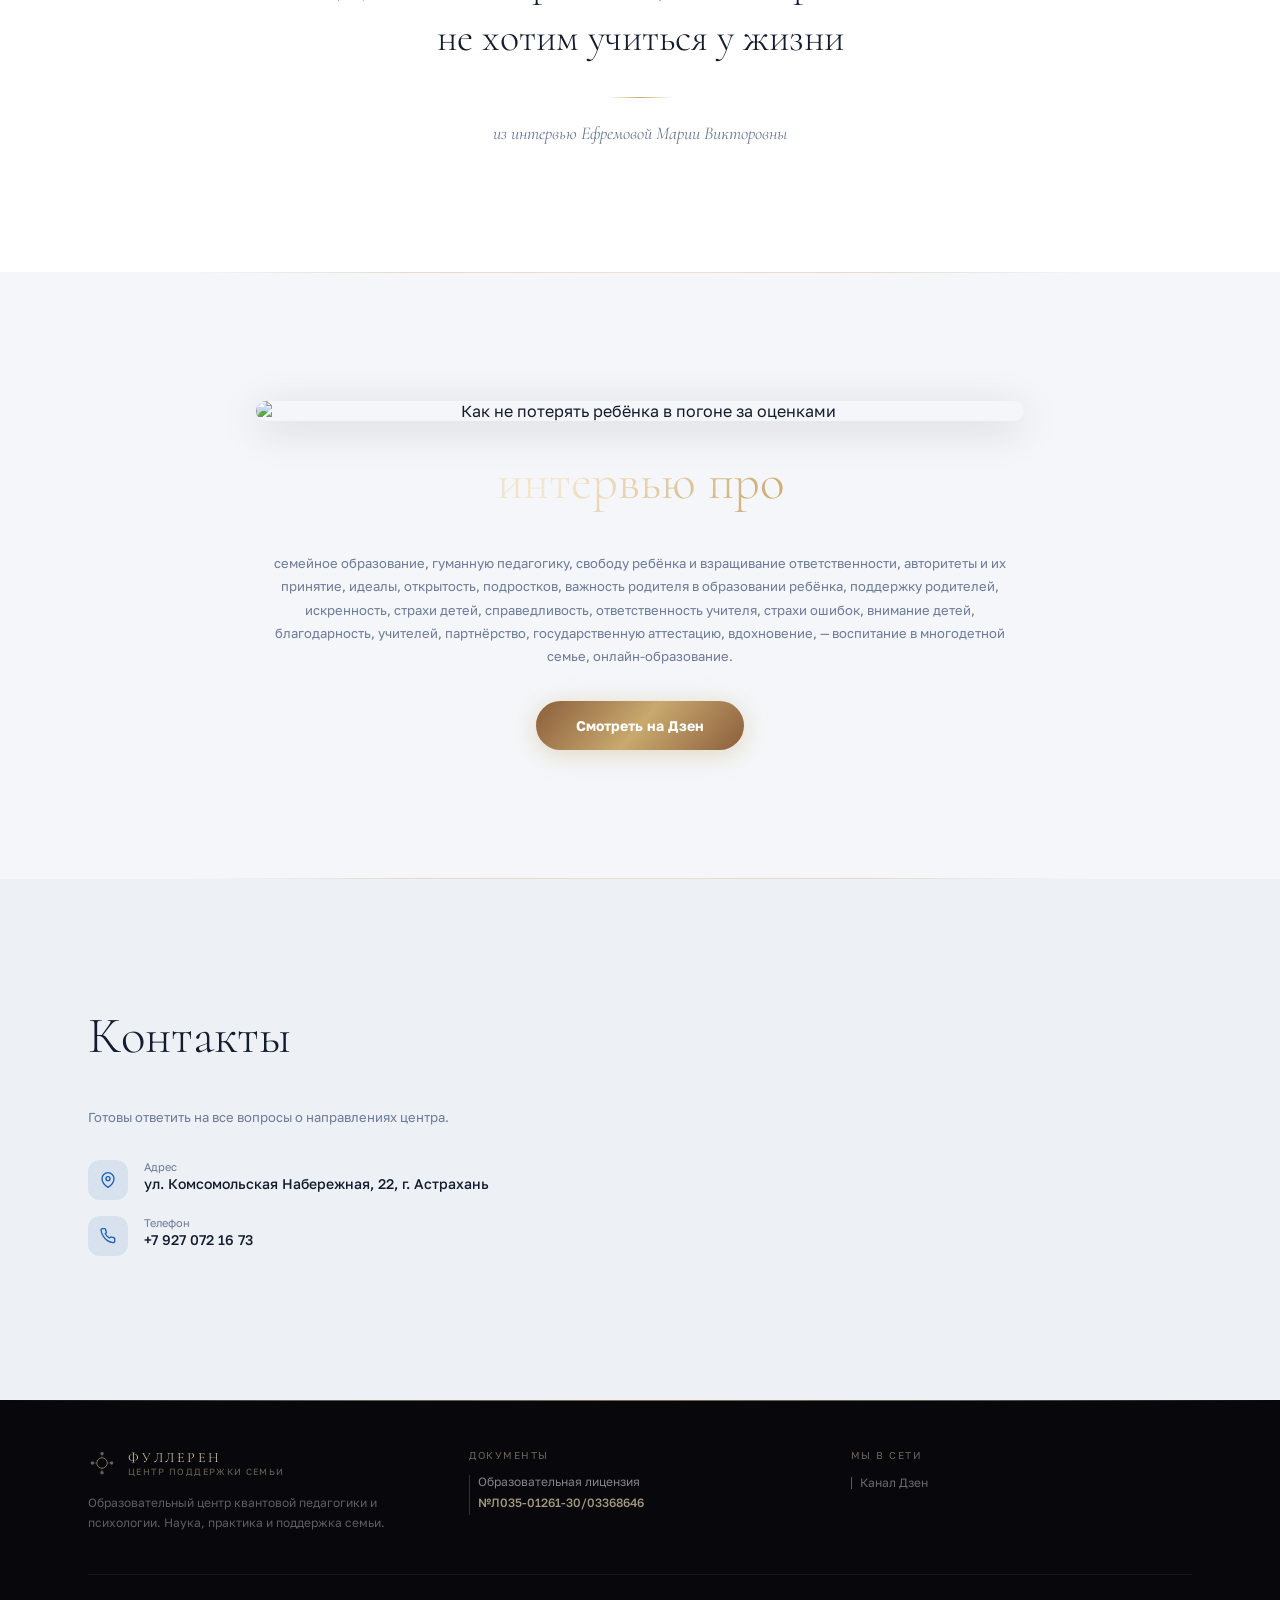
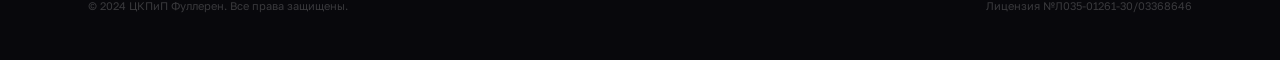
==== commit 0d2d7c45: "[FEAT] Добавил ссылку на страницу школы" ====
--- a/public/fulleren.html
+++ b/public/fulleren.html
@@ -823,6 +823,24 @@
     <h2>Наши курсы</h2>
     <div class="courses-grid">
 
+      <!-- 2 ступень: раздельное образование 5-7 класс -->
+      <div class="course-card" style="border:1.5px solid rgba(232,160,32,0.5);">
+        <div class="course-card-bg" style="background-image:url('https://cdn.poehali.dev/projects/a9a7d0f1-5306-49d9-b225-64fb5cd5fe59/files/17da7fdc-ed5a-4a74-9275-4461282a8d75.jpg')"></div>
+        <div class="course-card-overlay"></div>
+        <div class="course-card-content">
+          <div style="display:inline-flex; align-items:center; gap:6px; background:linear-gradient(130deg,#e8a020,#f5c842); color:#1a1a1a; font-family:'Golos Text',sans-serif; font-size:10px; font-weight:900; letter-spacing:0.08em; text-transform:uppercase; padding:5px 12px; border-radius:999px; margin-bottom:16px; width:fit-content;">🔥 Идёт набор</div>
+          <div class="course-title">2 ступень: раздельное образование</div>
+          <div class="course-desc">Отдельные классы для мальчиков и девочек 5–7 классов. Открыт набор в физико-химико-биологический класс для мальчиков 10–12 лет.</div>
+          <div class="course-footer">
+            <span class="course-age">5-7 класс</span>
+            <a href="https://www.fullerenclub.ru/middleschool.html" target="_blank" rel="noopener noreferrer" class="course-btn">
+              Подробнее
+              <svg viewBox="0 0 24 24"><line x1="5" y1="12" x2="19" y2="12"/><polyline points="12,5 19,12 12,19"/></svg>
+            </a>
+          </div>
+        </div>
+      </div>
+
       <!-- Подготовка к школе -->
       <div class="course-card">
         <div class="course-card-bg" style="background-image:url('https://cdn.poehali.dev/projects/a9a7d0f1-5306-49d9-b225-64fb5cd5fe59/bucket/48d26136-c533-4c2a-978b-a2c70e3cfbff.png')"></div>
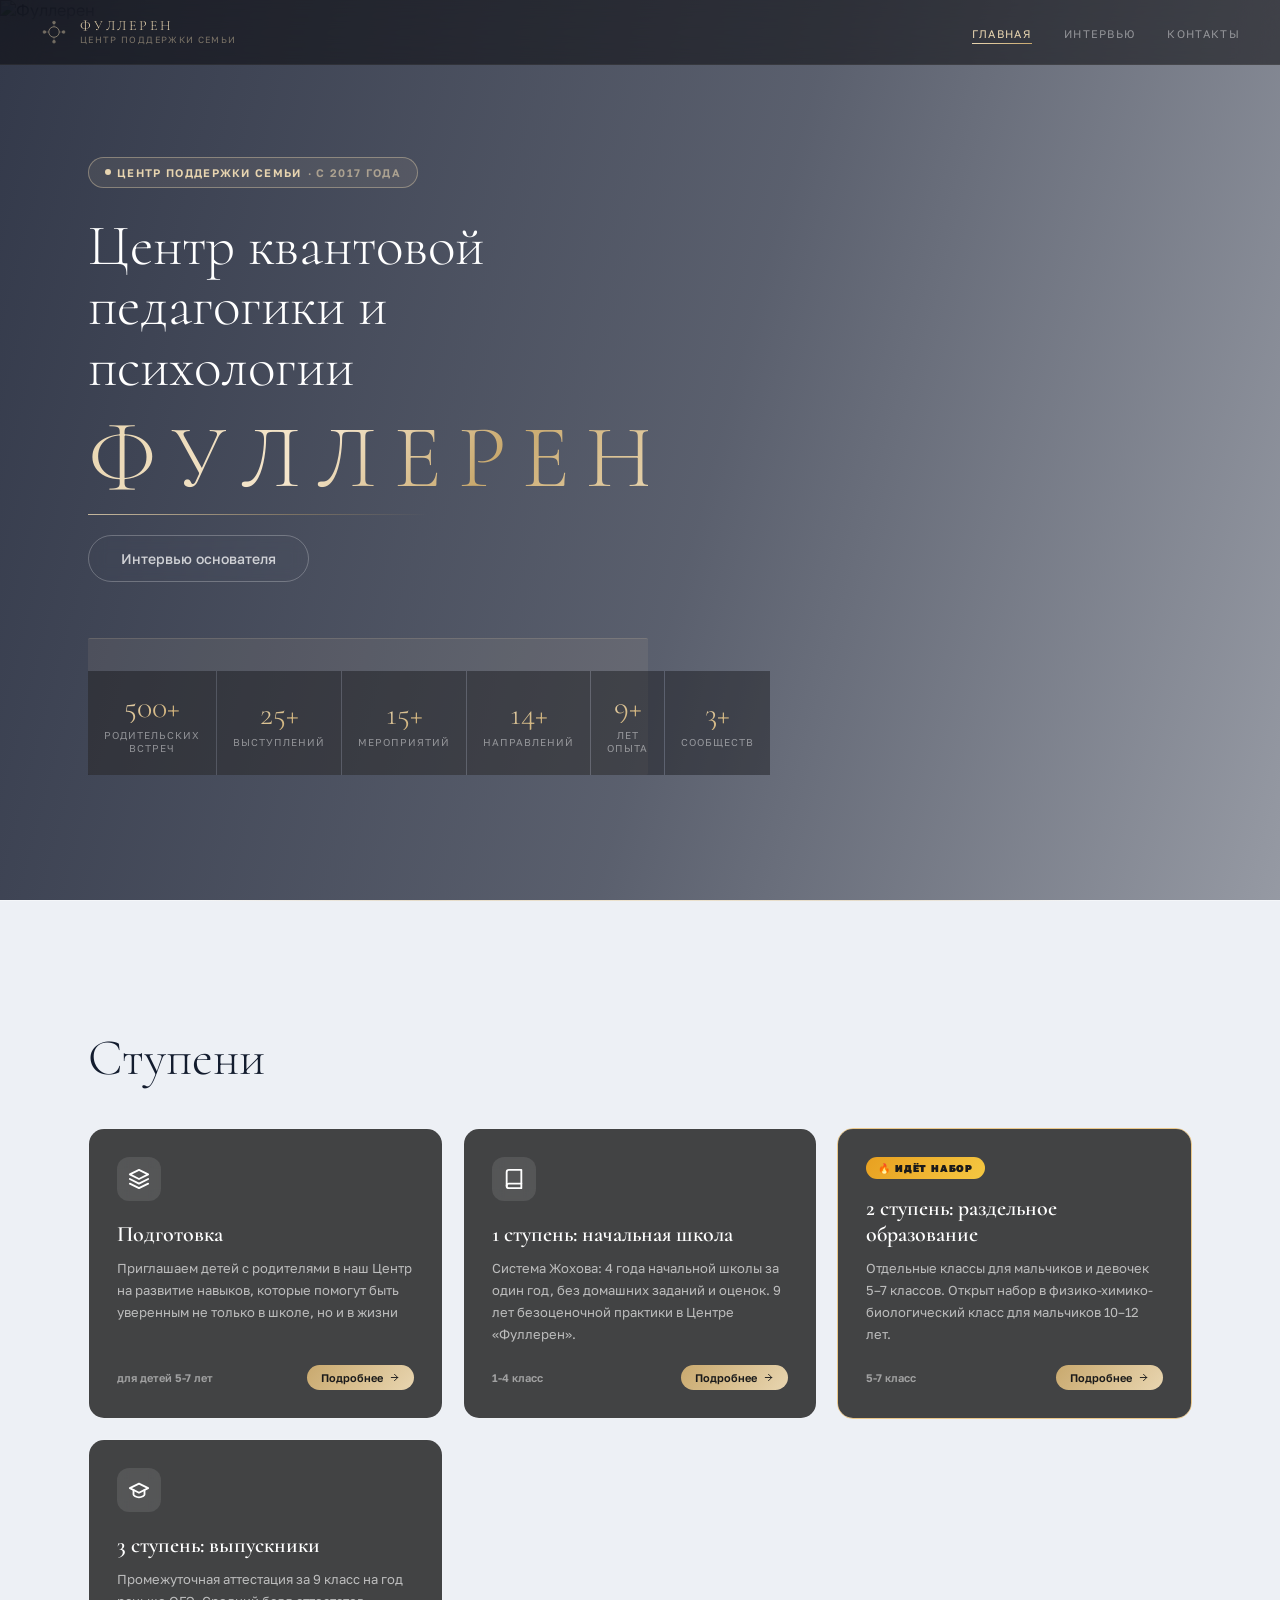
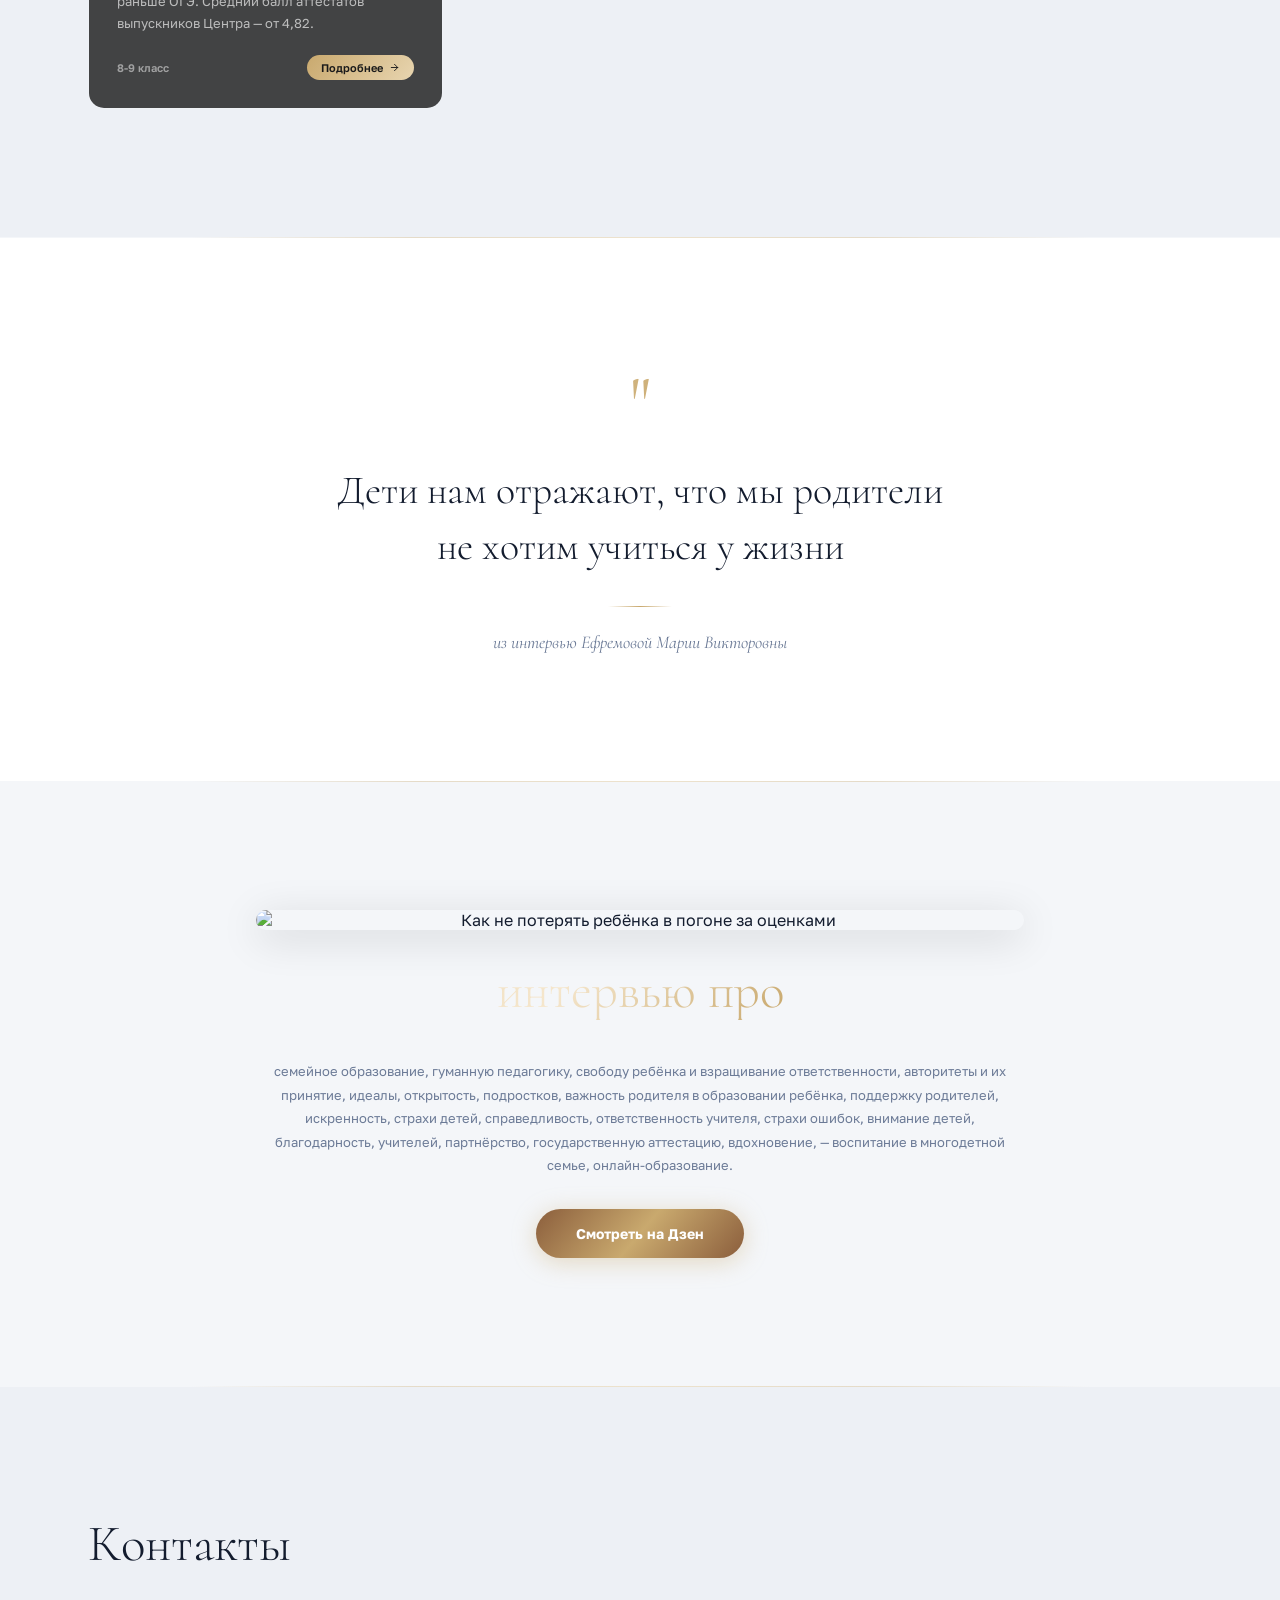
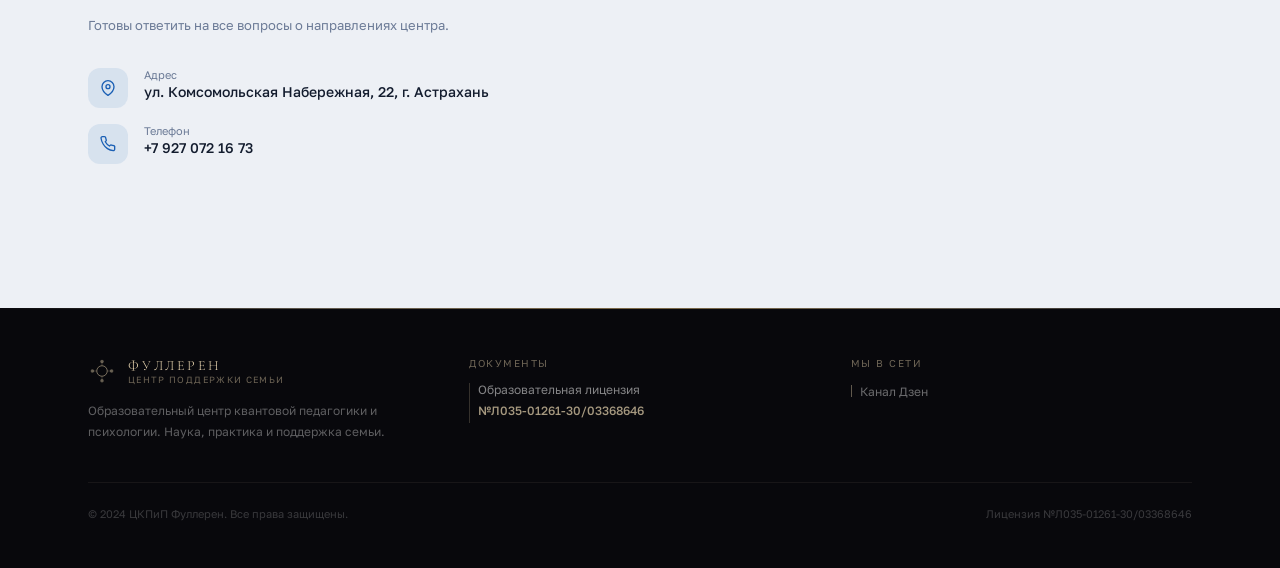
==== commit 41a41f56: "[CHORE] Обновил главную страницу fullerenclub" ====
--- a/public/fulleren.html
+++ b/public/fulleren.html
@@ -5,7 +5,7 @@
   <meta name="viewport" content="width=device-width, initial-scale=1.0"/>
   <title>Фуллерен — Центр квантовой педагогики и психологии</title>
   <meta name="description" content="Центр квантовой педагогики и психологии Фуллерен — передовые методы развития личности, нейронаука и инновационная педагогика"/>
-  <link rel="icon" type="image/png" href="https://cdn.poehali.dev/projects/a9a7d0f1-5306-49d9-b225-64fb5cd5fe59/bucket/69f610df-48b4-4dd5-9327-fd9f8cd5b714.png">
+  <link rel="icon" type="image/png" href="/images/shared/favicon.png">
   <link rel="preconnect" href="https://fonts.googleapis.com">
   <link rel="preconnect" href="https://fonts.gstatic.com" crossorigin>
   <link href="https://fonts.googleapis.com/css2?family=Cormorant:ital,wght@0,300;0,400;0,500;0,600;0,700;1,300;1,400&family=Golos+Text:wght@400;500;600;700;900&display=swap" rel="stylesheet">
@@ -646,7 +646,6 @@
   </a>
   <ul class="nav-links">
     <li><a href="#home" onclick="smoothScroll('home')" class="active" id="nav-home">Главная</a></li>
-    <li><a href="#meetups" onclick="smoothScroll('meetups')" id="nav-meetups">Встречи</a></li>
     <li><a href="#interview" onclick="smoothScroll('interview')" id="nav-interview">Интервью</a></li>
     <li><a href="#contacts" onclick="smoothScroll('contacts')" id="nav-contacts">Контакты</a></li>
   </ul>
@@ -665,7 +664,6 @@
   <div class="mobile-menu-label">Фуллерен</div>
   <div class="mobile-menu-line"></div>
   <a href="#home" onclick="smoothScroll('home');toggleMenu()">Главная</a>
-  <a href="#meetups" onclick="smoothScroll('meetups');toggleMenu()">Встречи</a>
   <a href="#interview" onclick="smoothScroll('interview');toggleMenu()">Интервью</a>
   <a href="#contacts" onclick="smoothScroll('contacts');toggleMenu()">Контакты</a>
 </div>
@@ -673,7 +671,7 @@
 <!-- HERO -->
 <section id="home">
   <div class="hero-bg">
-    <img src="https://cdn.poehali.dev/projects/a9a7d0f1-5306-49d9-b225-64fb5cd5fe59/bucket/16d29147-af1f-494a-ad66-5570977b1b4b.jpg" alt="Фуллерен"/>
+    <img src="/images/shared/kosmos1.jpg" alt="Фуллерен"/>
     <div class="hero-overlay"></div>
   </div>
   <div class="container">
@@ -686,7 +684,6 @@
       <h1 class="hero-h1">Центр квантовой<br/>педагогики и психологии</h1>
       <span class="hero-brand">Фуллерен</span>
       <div class="hero-brand-line"></div>
-      <p class="hero-desc">Передовые методы развития личности, основанные на современной нейронауке, психологии и инновационной педагогике.</p>
       <a href="#interview" onclick="smoothScroll('interview')" class="hero-btn">Интервью основателя</a>
       <div class="stats-grid">
         <div class="stat-item"><div class="stat-num">500+</div><div class="stat-label">Родительских встреч</div></div>
@@ -700,10 +697,10 @@
   </div>
 </section>
 
-<div class="divider"><div class="divider-line"></div></div>
-
-<!-- MEETUPS -->
-<section id="meetups" class="section section-alt">
+<div class="divider" style="display:none"><div class="divider-line"></div></div>
+
+<!-- MEETUPS (hidden) -->
+<section id="meetups" class="section section-alt" style="display:none">
   <div class="container">
     <h2>Встречи</h2>
     <div class="meetups-intro">
@@ -820,12 +817,52 @@
 <!-- COURSES -->
 <section id="courses" class="section section-alt">
   <div class="container">
-    <h2>Наши курсы</h2>
+    <h2>Ступени</h2>
     <div class="courses-grid">
+
+      <!-- Подготовка -->
+      <div class="course-card">
+        <div class="course-card-bg" style="background-image:url('/images/shared/podgotovka-card.jpg')"></div>
+        <div class="course-card-overlay"></div>
+        <div class="course-card-content">
+          <div class="course-icon">
+            <svg viewBox="0 0 24 24"><path d="M12 2L2 7l10 5 10-5-10-5z"/><path d="M2 17l10 5 10-5"/><path d="M2 12l10 5 10-5"/></svg>
+          </div>
+          <div class="course-title">Подготовка</div>
+          <div class="course-desc">Приглашаем детей с родителями в наш Центр на развитие навыков, которые помогут быть уверенным не только в школе, но и в жизни</div>
+          <div class="course-footer">
+            <span class="course-age">для детей 5-7 лет</span>
+            <a href="https://www.fullerenclub.ru/podgotovka.html" target="_blank" rel="noopener noreferrer" class="course-btn">
+              Подробнее
+              <svg viewBox="0 0 24 24"><line x1="5" y1="12" x2="19" y2="12"/><polyline points="12,5 19,12 12,19"/></svg>
+            </a>
+          </div>
+        </div>
+      </div>
+
+      <!-- 1 ступень: начальная школа (Жохов) -->
+      <div class="course-card">
+        <div class="course-card-bg" style="background-image:url('/images/nachalka/hero.jpg')"></div>
+        <div class="course-card-overlay"></div>
+        <div class="course-card-content">
+          <div class="course-icon">
+            <svg viewBox="0 0 24 24"><path d="M4 19.5A2.5 2.5 0 0 1 6.5 17H20"/><path d="M6.5 2H20v20H6.5A2.5 2.5 0 0 1 4 19.5v-15A2.5 2.5 0 0 1 6.5 2z"/></svg>
+          </div>
+          <div class="course-title">1 ступень: начальная школа</div>
+          <div class="course-desc">Система Жохова: 4 года начальной школы за один год, без домашних заданий и оценок. 9 лет безоценочной практики в Центре «Фуллерен».</div>
+          <div class="course-footer">
+            <span class="course-age">1-4 класс</span>
+            <a href="https://www.fullerenclub.ru/nachalka.html" target="_blank" rel="noopener noreferrer" class="course-btn">
+              Подробнее
+              <svg viewBox="0 0 24 24"><line x1="5" y1="12" x2="19" y2="12"/><polyline points="12,5 19,12 12,19"/></svg>
+            </a>
+          </div>
+        </div>
+      </div>
 
       <!-- 2 ступень: раздельное образование 5-7 класс -->
       <div class="course-card" style="border:1.5px solid rgba(232,160,32,0.5);">
-        <div class="course-card-bg" style="background-image:url('https://cdn.poehali.dev/projects/a9a7d0f1-5306-49d9-b225-64fb5cd5fe59/files/17da7fdc-ed5a-4a74-9275-4461282a8d75.jpg')"></div>
+        <div class="course-card-bg" style="background-image:url('/images/middleschool/boyclass.jpg')"></div>
         <div class="course-card-overlay"></div>
         <div class="course-card-content">
           <div style="display:inline-flex; align-items:center; gap:6px; background:linear-gradient(130deg,#e8a020,#f5c842); color:#1a1a1a; font-family:'Golos Text',sans-serif; font-size:10px; font-weight:900; letter-spacing:0.08em; text-transform:uppercase; padding:5px 12px; border-radius:999px; margin-bottom:16px; width:fit-content;">🔥 Идёт набор</div>
@@ -841,19 +878,19 @@
         </div>
       </div>
 
-      <!-- Подготовка к школе -->
+      <!-- 3 ступень: выпускники -->
       <div class="course-card">
-        <div class="course-card-bg" style="background-image:url('https://cdn.poehali.dev/projects/a9a7d0f1-5306-49d9-b225-64fb5cd5fe59/bucket/48d26136-c533-4c2a-978b-a2c70e3cfbff.png')"></div>
+        <div class="course-card-bg" style="background-image:url('/images/graduate/vypuskniki1.jpg')"></div>
         <div class="course-card-overlay"></div>
         <div class="course-card-content">
           <div class="course-icon">
-            <svg viewBox="0 0 24 24"><path d="M12 2L2 7l10 5 10-5-10-5z"/><path d="M2 17l10 5 10-5"/><path d="M2 12l10 5 10-5"/></svg>
-          </div>
-          <div class="course-title">Подготовка к школе</div>
-          <div class="course-desc">Приглашаем детей с родителями в наш Центр на развитие навыков, которые помогут быть уверенным не только в школе, но и в жизни</div>
+            <svg viewBox="0 0 24 24"><path d="M22 10 12 5 2 10l10 5 10-5Z"/><path d="M6 12v5c0 1 2.5 3 6 3s6-2 6-3v-5"/></svg>
+          </div>
+          <div class="course-title">3 ступень: выпускники</div>
+          <div class="course-desc">Промежуточная аттестация за 9 класс на год раньше ОГЭ. Средний балл аттестатов выпускников Центра — от 4,82.</div>
           <div class="course-footer">
-            <span class="course-age">для детей 5-7 лет</span>
-            <a href="https://www.fullerenclub.ru/podgotovka.html" target="_blank" rel="noopener noreferrer" class="course-btn">
+            <span class="course-age">8-9 класс</span>
+            <a href="https://www.fullerenclub.ru/graduate.html" target="_blank" rel="noopener noreferrer" class="course-btn">
               Подробнее
               <svg viewBox="0 0 24 24"><line x1="5" y1="12" x2="19" y2="12"/><polyline points="12,5 19,12 12,19"/></svg>
             </a>
@@ -861,8 +898,8 @@
         </div>
       </div>
 
-      <!-- Летняя площадка -->
-      <div class="course-card">
+      <!-- Летняя площадка (hidden) -->
+      <div class="course-card" style="display:none">
         <div class="course-card-bg" style="background-image:url('https://cdn.poehali.dev/projects/a9a7d0f1-5306-49d9-b225-64fb5cd5fe59/bucket/2a47d22c-3843-4ffa-ab00-9e0b6df80822.png')"></div>
         <div class="course-card-overlay"></div>
         <div class="course-card-content">
@@ -881,8 +918,8 @@
         </div>
       </div>
 
-      <!-- Летняя площадка 2026 — проектная деятельность -->
-      <div class="course-card">
+      <!-- Летняя площадка 2026 — проектная деятельность (hidden) -->
+      <div class="course-card" style="display:none">
         <div class="course-card-bg" style="background-image:url('https://cdn.poehali.dev/projects/a9a7d0f1-5306-49d9-b225-64fb5cd5fe59/bucket/40c9a1e9-6362-4532-b9f0-2dfd0713e653.png')"></div>
         <div class="course-card-overlay"></div>
         <div class="course-card-content">
@@ -901,8 +938,8 @@
         </div>
       </div>
 
-      <!-- Жоховская программа -->
-      <div class="course-card">
+      <!-- Жоховская программа (hidden) -->
+      <div class="course-card" style="display:none">
         <div class="course-card-bg" style="background-image:url('https://cdn.poehali.dev/projects/a9a7d0f1-5306-49d9-b225-64fb5cd5fe59/bucket/808eee28-63fb-4c22-9341-db1d76e18e40.png')"></div>
         <div class="course-card-overlay"></div>
         <div class="course-card-content">
@@ -946,7 +983,7 @@
   <div class="container">
     <div class="interview-wrap">
       <div class="interview-img">
-        <img src="https://cdn.poehali.dev/projects/a9a7d0f1-5306-49d9-b225-64fb5cd5fe59/bucket/ad5ab410-5e65-414f-ab8b-f02e02152a96.jpg" alt="Как не потерять ребёнка в погоне за оценками"/>
+        <img src="/images/graduate/oblozhka-intervyu.jpg" alt="Как не потерять ребёнка в погоне за оценками"/>
       </div>
       <h2 class="interview-title">интервью про</h2>
       <p class="interview-desc">семейное образование, гуманную педагогику, свободу ребёнка и взращивание ответственности, авторитеты и их принятие, идеалы, открытость, подростков, важность родителя в образовании ребёнка, поддержку родителей, искренность, страхи детей, справедливость, ответственность учителя, страхи ошибок, внимание детей, благодарность, учителей, партнёрство, государственную аттестацию, вдохновение, — воспитание в многодетной семье, онлайн-образование.</p>
@@ -1062,7 +1099,7 @@
   }
 
   // Intersection observer for active section
-  const sections = ['home','meetups','interview','contacts'];
+  const sections = ['home','interview','contacts'];
   const observer = new IntersectionObserver(entries => {
     entries.forEach(entry => {
       if (entry.isIntersecting) updateActive(entry.target.id);
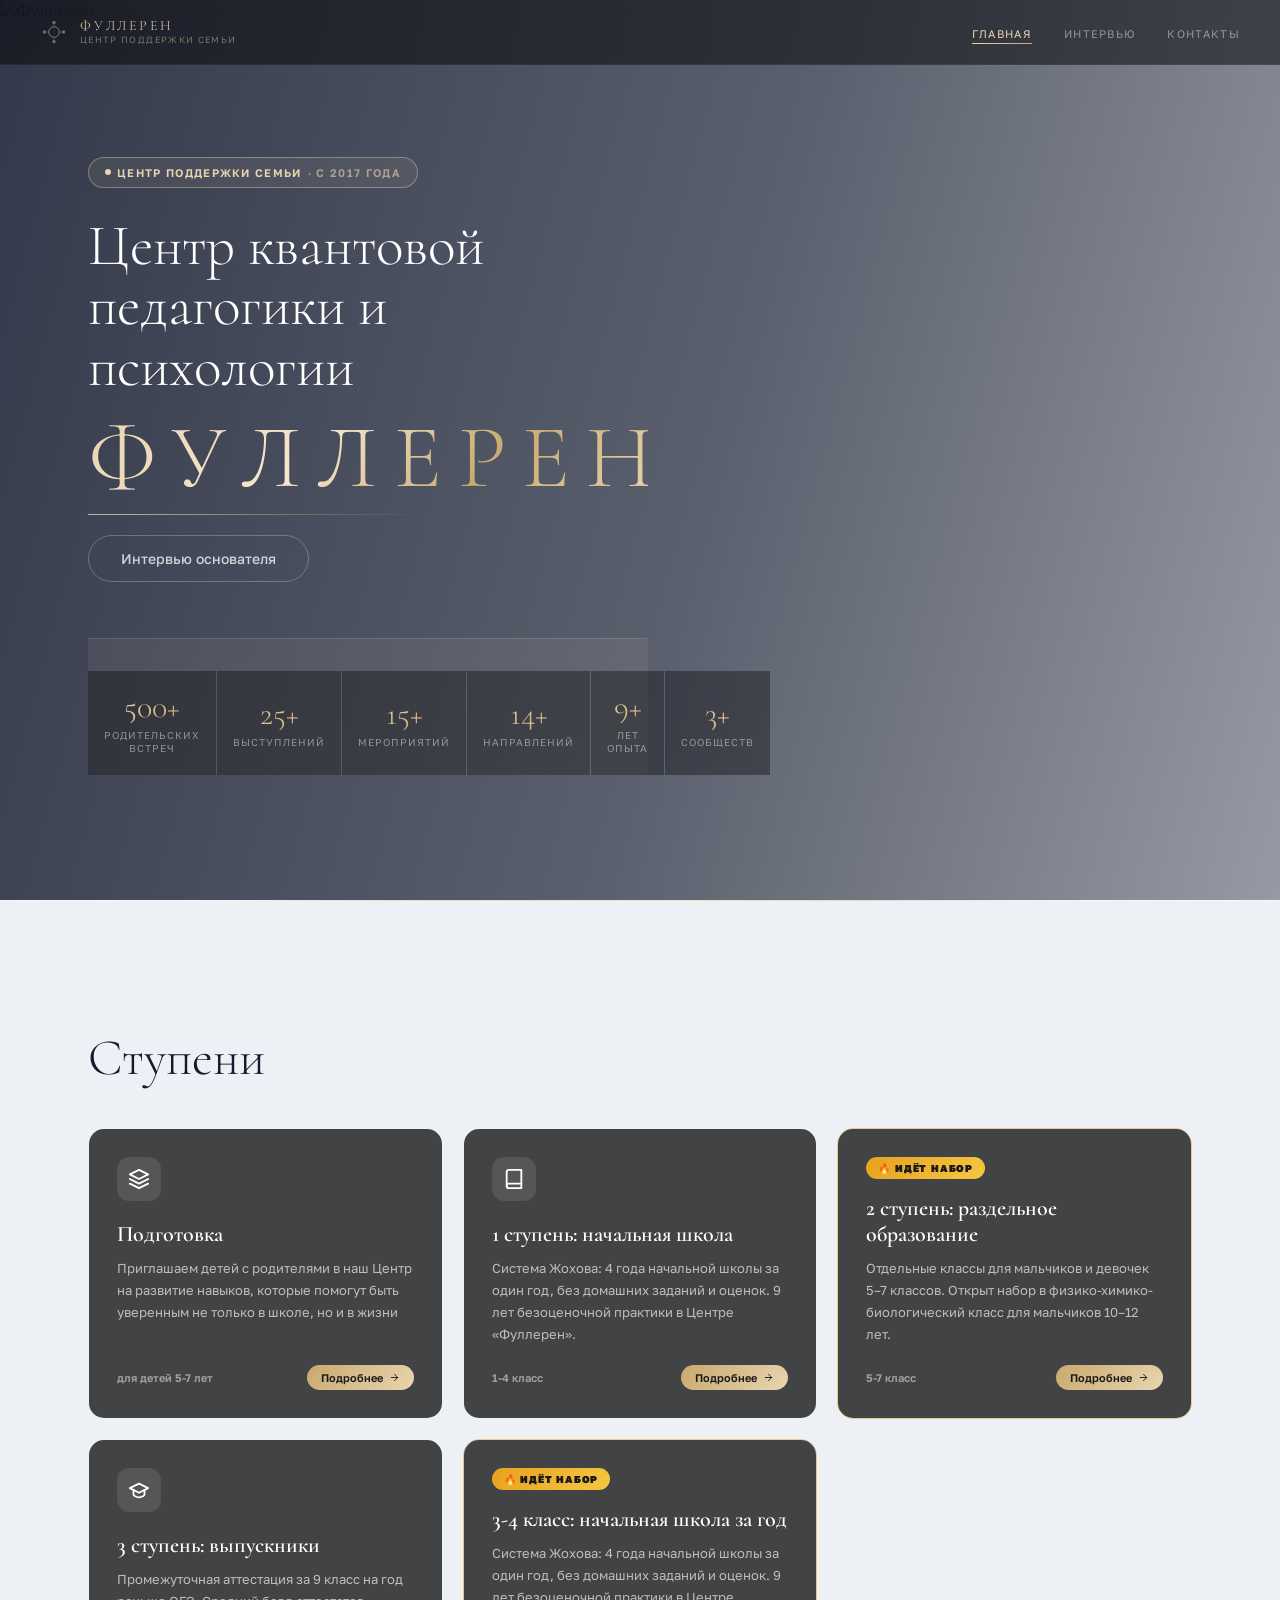
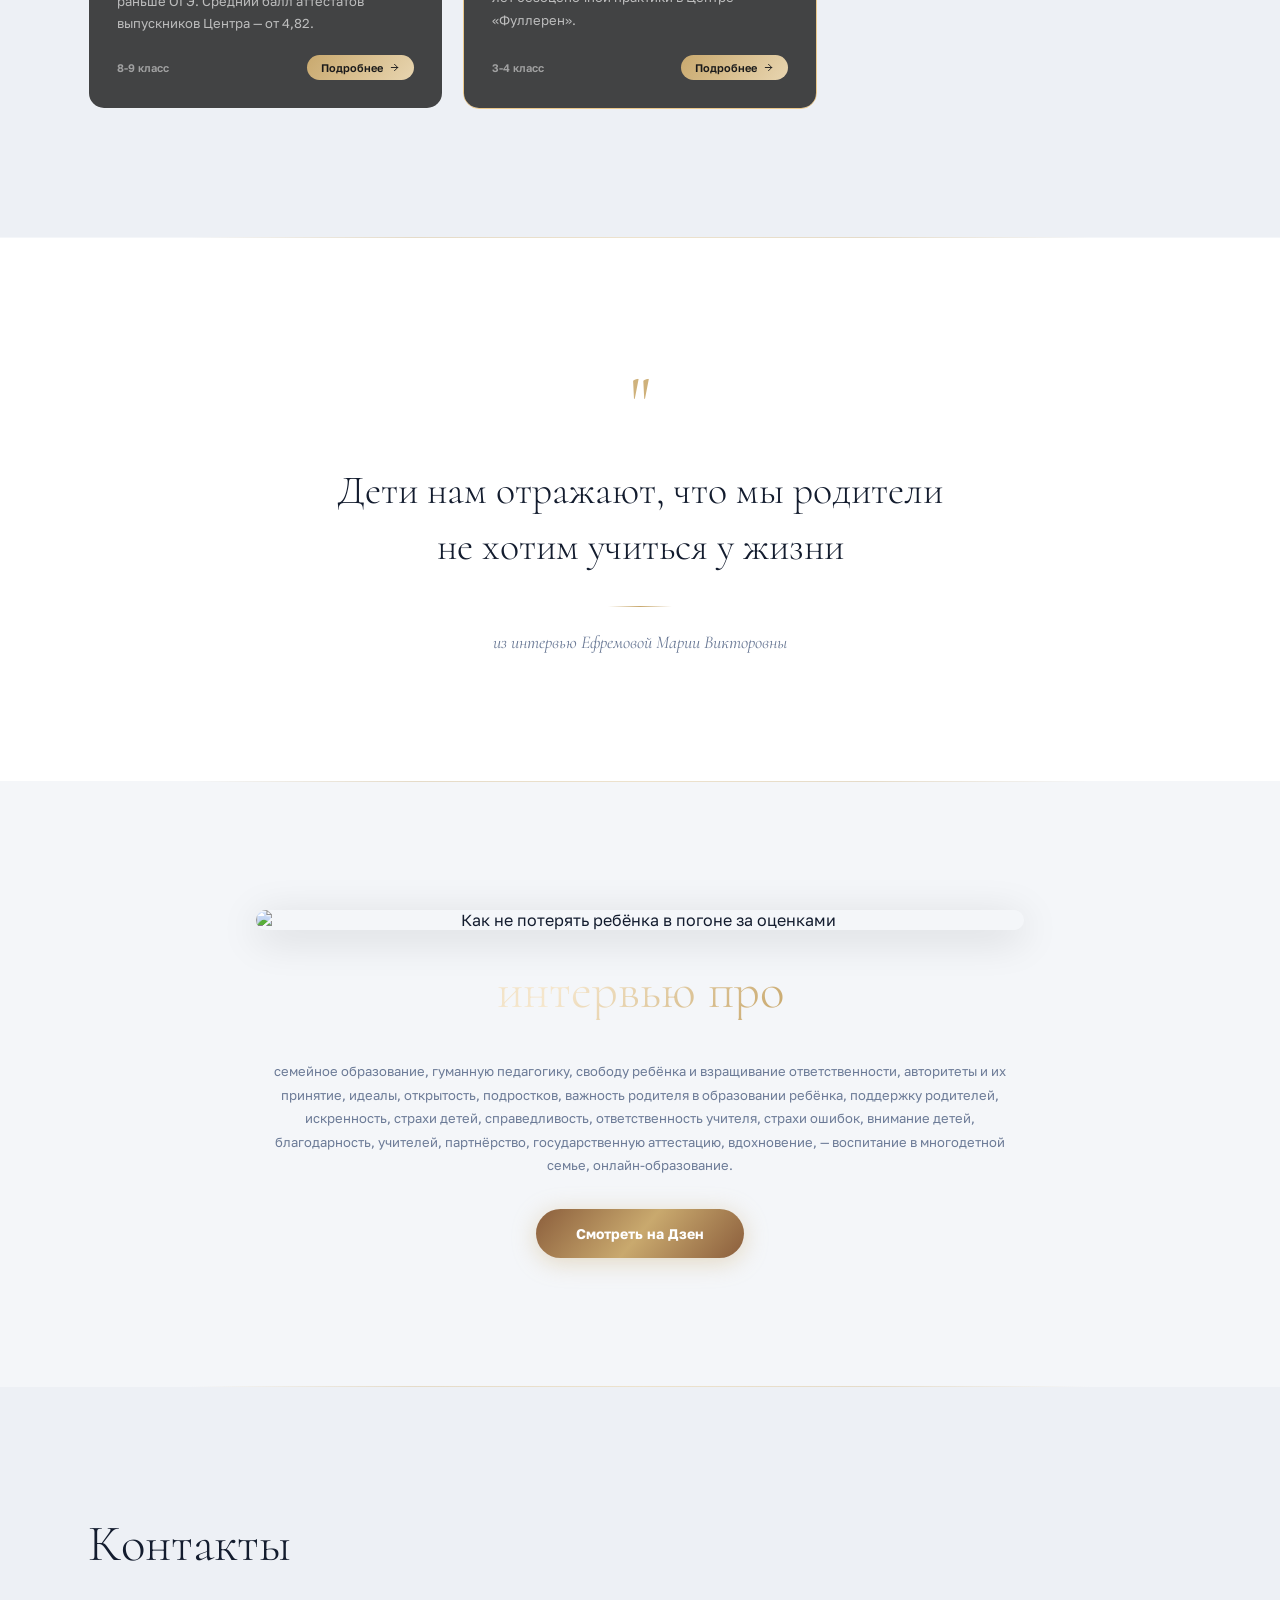
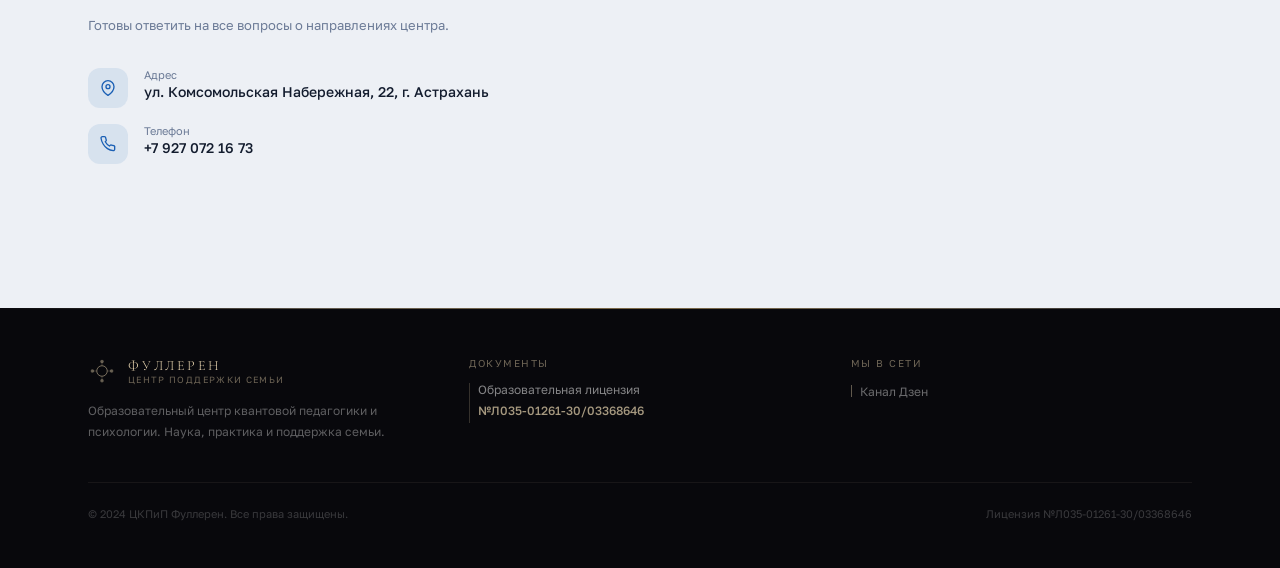
==== commit f6856237: "Добавил карточку набора в раздел ступени" ====
--- a/public/fulleren.html
+++ b/public/fulleren.html
@@ -898,6 +898,24 @@
         </div>
       </div>
 
+      <!-- Набор 3-4 класс: начальная школа за год -->
+      <div class="course-card" style="border:1.5px solid rgba(232,160,32,0.5);">
+        <div class="course-card-bg" style="background-image:url('/images/nachalka/hero.jpg')"></div>
+        <div class="course-card-overlay"></div>
+        <div class="course-card-content">
+          <div style="display:inline-flex; align-items:center; gap:6px; background:linear-gradient(130deg,#e8a020,#f5c842); color:#1a1a1a; font-family:'Golos Text',sans-serif; font-size:10px; font-weight:900; letter-spacing:0.08em; text-transform:uppercase; padding:5px 12px; border-radius:999px; margin-bottom:16px; width:fit-content;">🔥 Идёт набор</div>
+          <div class="course-title">3-4 класс: начальная школа за год</div>
+          <div class="course-desc">Система Жохова: 4 года начальной школы за один год, без домашних заданий и оценок. 9 лет безоценочной практики в Центре «Фуллерен».</div>
+          <div class="course-footer">
+            <span class="course-age">3-4 класс</span>
+            <a href="https://www.fullerenclub.ru/4klass.html" target="_blank" rel="noopener noreferrer" class="course-btn">
+              Подробнее
+              <svg viewBox="0 0 24 24"><line x1="5" y1="12" x2="19" y2="12"/><polyline points="12,5 19,12 12,19"/></svg>
+            </a>
+          </div>
+        </div>
+      </div>
+
       <!-- Летняя площадка (hidden) -->
       <div class="course-card" style="display:none">
         <div class="course-card-bg" style="background-image:url('https://cdn.poehali.dev/projects/a9a7d0f1-5306-49d9-b225-64fb5cd5fe59/bucket/2a47d22c-3843-4ffa-ab00-9e0b6df80822.png')"></div>
